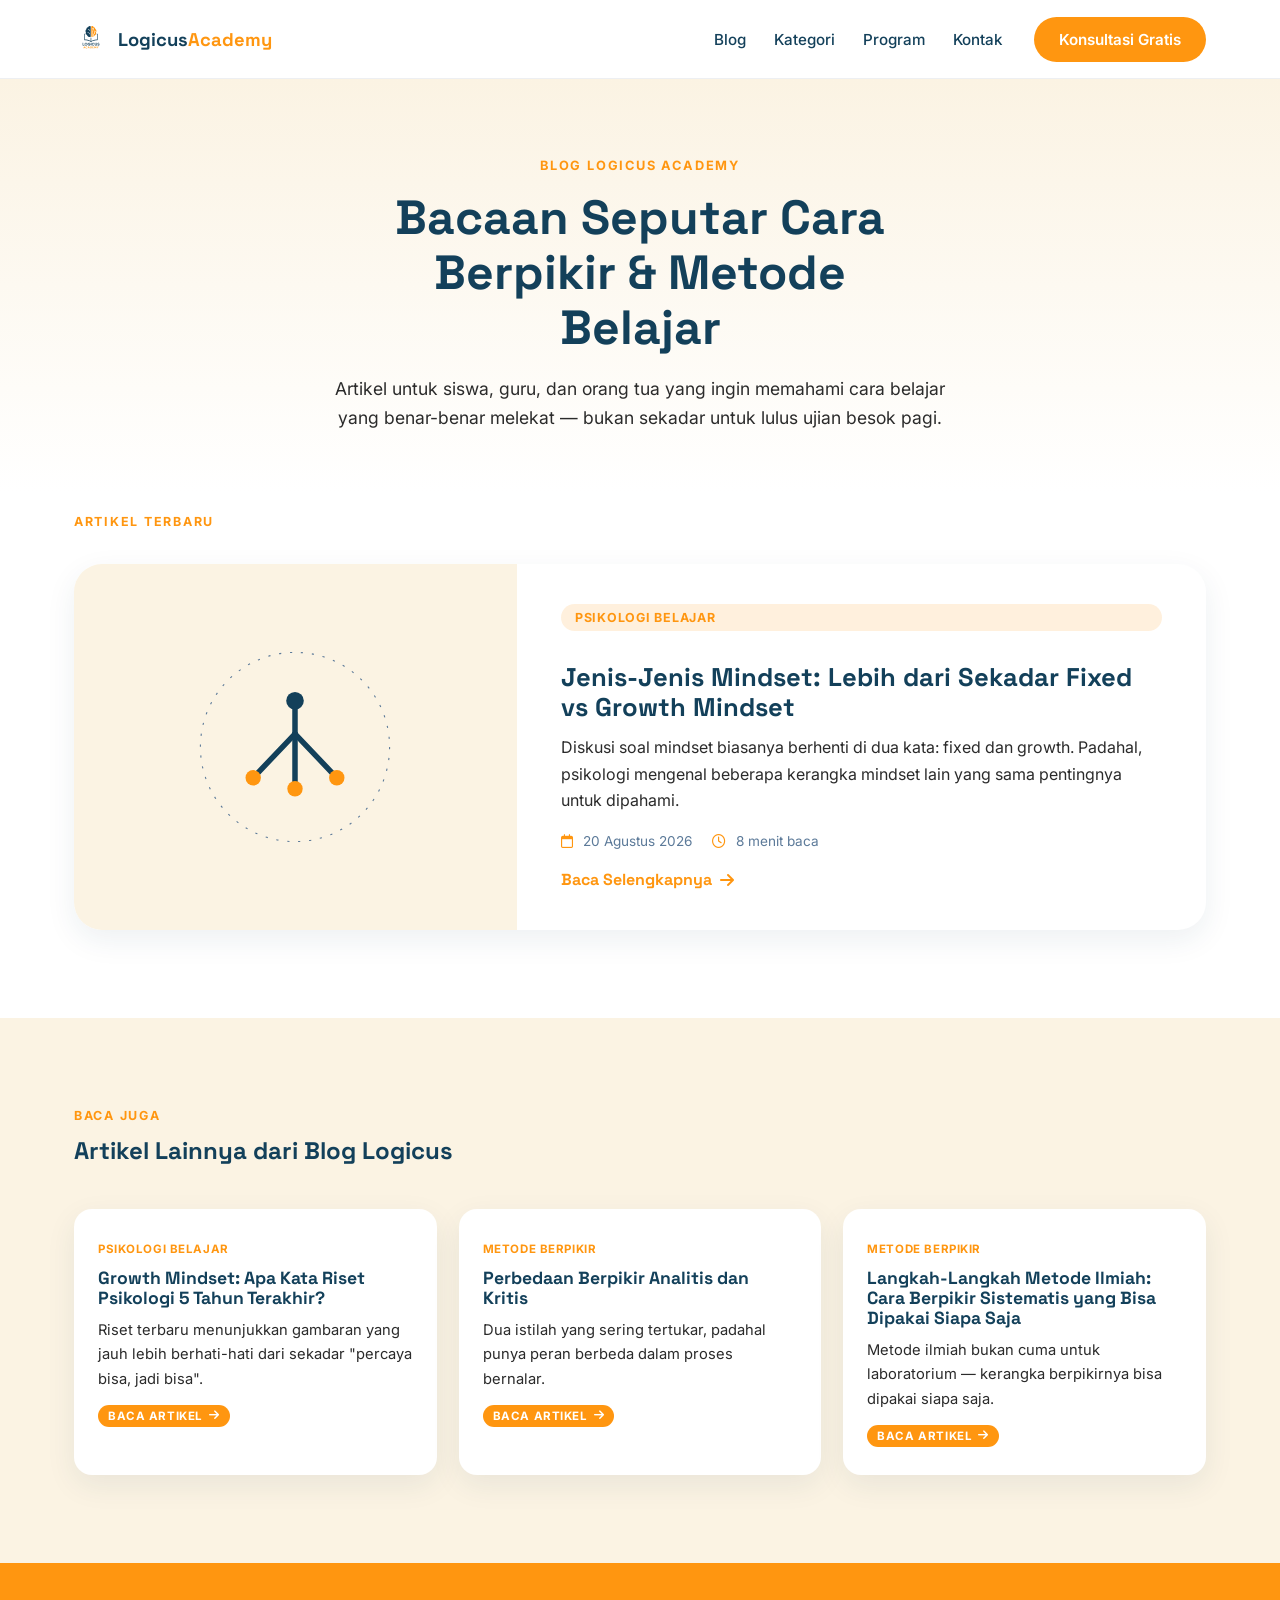
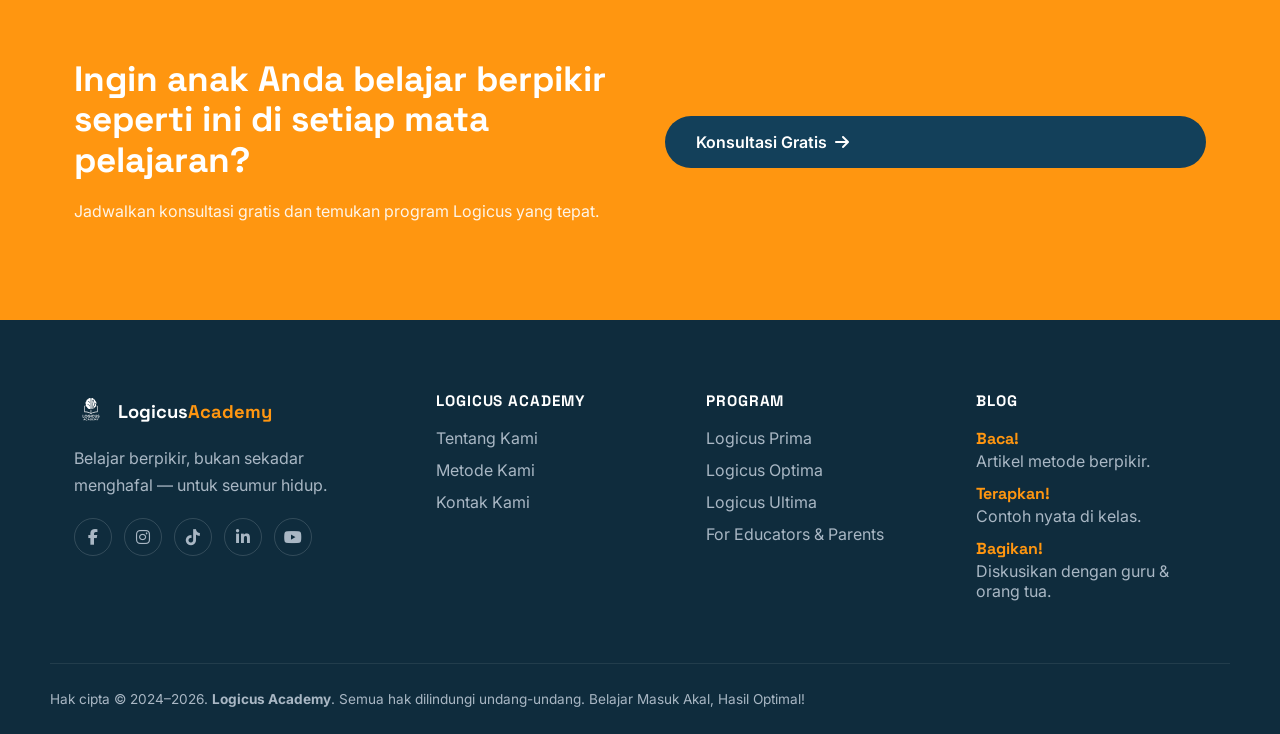
==== index.html @ 589c40f9 "Update index.html" ====
<!DOCTYPE html>
<html lang="id">
<head>
    <meta charset="UTF-8">
    <meta name="viewport" content="width=device-width, initial-scale=1.0">
    <title>Blog Logicus Academy — Bacaan Seputar Cara Berpikir &amp; Metode Belajar</title>
    <meta name="description" content="Blog Logicus Academy: artikel seputar metode berpikir, metode belajar, dan riset untuk siswa, guru, dan orang tua yang ingin belajar berpikir, bukan sekadar menghafal.">
    <link rel="preconnect" href="https://fonts.googleapis.com">
    <link rel="preconnect" href="https://fonts.gstatic.com" crossorigin>
    <link href="https://fonts.googleapis.com/css2?family=Space+Grotesk:wght@500;600;700&family=Inter:wght@400;500;600;700&display=swap" rel="stylesheet">
    <link rel="stylesheet" href="https://cdnjs.cloudflare.com/ajax/libs/font-awesome/6.5.1/css/all.min.css">
    <link rel="stylesheet" href="style.css">
    <link rel="stylesheet" href="blog.css">
</head>
<body>

    <a class="skip-link" href="#main">Langsung ke konten</a>

    <!-- Official vectorized logo (traced 1:1 from master file) reused via <use> -->
    <svg style="position:absolute;width:0;height:0;overflow:hidden" aria-hidden="true">
        <symbol id="logicus-logo-full" viewBox="0 0 500 500">
            <path d="M 306.25,336.00 L 306.00,336.25 L 306.00,363.75 L 306.75,365.00 L 306.75,365.75 L 308.00,368.75 L 310.50,371.75 L 313.25,373.75 L 314.00,373.75 L 315.75,374.75 L 317.00,374.75 L 318.25,375.50 L 326.25,375.50 L 327.50,374.75 L 328.50,374.75 L 329.75,374.00 L 332.25,373.25 L 334.25,371.75 L 336.75,368.75 L 337.00,367.25 L 338.25,365.50 L 338.50,362.00 L 338.75,361.75 L 338.75,336.50 L 338.25,336.00 L 331.00,336.00 L 330.75,336.25 L 330.75,362.00 L 328.75,365.75 L 325.50,368.00 L 319.50,368.00 L 318.25,367.00 L 317.25,366.75 L 315.50,365.25 L 314.00,362.00 L 314.00,360.75 L 313.75,360.50 L 313.75,337.50 L 314.00,336.25 L 313.75,336.00 Z M 248.25,336.00 L 248.00,336.25 L 248.00,374.50 L 248.25,374.75 L 255.75,374.75 L 256.25,374.25 L 256.25,336.50 L 255.75,336.00 Z M 127.75,336.00 L 127.25,336.50 L 127.50,337.75 L 127.25,338.50 L 127.25,344.75 L 127.50,345.00 L 127.50,346.25 L 127.25,346.50 L 127.25,374.25 L 127.75,374.75 L 152.75,374.75 L 153.00,374.50 L 153.00,368.25 L 152.50,367.75 L 135.75,367.75 L 135.00,366.75 L 135.00,337.50 L 135.25,336.50 L 134.75,336.00 Z M 356.00,335.00 L 351.00,337.00 L 347.00,341.00 L 346.00,343.25 L 345.50,345.75 L 345.50,347.75 L 345.75,348.00 L 346.00,350.50 L 347.00,352.75 L 350.00,355.75 L 354.75,357.75 L 355.75,357.75 L 358.00,358.50 L 359.50,358.50 L 362.00,359.75 L 363.00,359.75 L 364.25,360.50 L 366.00,362.50 L 366.00,365.50 L 365.50,366.50 L 363.25,368.50 L 362.00,369.00 L 359.00,369.25 L 358.75,369.00 L 356.75,369.00 L 356.25,368.50 L 355.25,368.25 L 353.75,366.75 L 352.25,364.00 L 345.00,364.00 L 344.75,364.25 L 345.00,367.25 L 346.00,368.50 L 347.00,370.75 L 350.75,373.75 L 352.25,374.00 L 353.25,374.75 L 354.50,374.75 L 355.50,375.50 L 363.00,375.50 L 364.25,374.75 L 365.50,374.75 L 366.25,374.00 L 368.00,373.50 L 369.75,372.50 L 371.50,370.75 L 373.75,367.00 L 373.75,365.25 L 374.00,365.00 L 373.75,359.75 L 372.50,357.25 L 369.75,354.75 L 366.75,353.75 L 365.75,353.00 L 364.50,353.00 L 362.75,352.25 L 361.50,352.25 L 358.75,351.00 L 355.25,350.00 L 353.25,347.50 L 353.25,345.00 L 353.75,343.50 L 355.50,341.75 L 356.75,341.00 L 360.50,340.75 L 361.50,341.50 L 363.50,342.25 L 365.75,345.00 L 366.00,346.25 L 366.75,346.75 L 367.50,346.50 L 373.25,346.50 L 373.50,345.25 L 372.75,344.00 L 372.75,343.00 L 372.00,342.00 L 371.50,340.50 L 370.00,338.75 L 367.75,337.00 L 366.50,336.75 L 365.50,336.00 L 364.75,336.00 L 362.50,335.00 Z M 277.25,335.25 L 276.25,336.00 L 275.50,336.00 L 274.25,336.75 L 272.75,337.00 L 270.00,339.00 L 269.50,339.00 L 267.00,341.25 L 266.75,342.00 L 265.00,344.00 L 264.75,345.00 L 263.25,347.50 L 262.25,351.75 L 262.25,358.50 L 263.00,361.00 L 263.00,362.25 L 263.75,363.25 L 265.00,366.25 L 266.75,368.50 L 269.75,371.50 L 272.75,373.50 L 275.25,374.00 L 276.25,374.75 L 277.50,374.75 L 278.50,375.50 L 286.00,375.50 L 287.25,374.75 L 288.75,374.50 L 289.25,374.00 L 291.00,373.75 L 293.25,372.00 L 294.25,371.75 L 297.50,368.50 L 298.00,367.25 L 299.50,365.50 L 300.25,362.50 L 299.00,362.00 L 292.25,362.25 L 290.00,364.75 L 289.50,365.75 L 288.50,366.00 L 285.25,368.00 L 279.25,368.00 L 278.50,367.75 L 276.25,366.25 L 275.25,366.00 L 272.50,363.25 L 271.75,361.25 L 270.75,359.75 L 270.50,357.25 L 270.25,357.00 L 270.25,353.50 L 271.00,349.75 L 272.50,347.25 L 274.75,344.75 L 275.75,344.50 L 278.25,342.75 L 285.25,342.75 L 288.00,344.50 L 289.50,345.00 L 291.75,348.25 L 292.50,348.75 L 299.50,348.75 L 300.00,348.25 L 299.75,346.50 L 297.50,342.25 L 294.00,338.75 L 291.50,337.00 L 290.00,336.75 L 287.25,335.25 L 286.00,335.25 L 285.75,335.00 Z M 216.75,335.25 L 213.75,336.75 L 212.50,337.00 L 210.25,338.75 L 209.25,339.00 L 206.00,342.50 L 205.75,343.25 L 204.25,345.00 L 204.00,346.50 L 203.25,347.25 L 202.00,351.75 L 202.00,359.25 L 202.50,361.50 L 204.00,364.25 L 204.00,365.25 L 206.00,368.25 L 209.50,371.75 L 210.00,371.75 L 212.75,373.75 L 214.50,374.00 L 215.75,374.75 L 217.00,374.75 L 218.25,375.50 L 225.50,375.50 L 227.00,374.75 L 228.50,374.75 L 229.75,374.00 L 232.25,373.50 L 235.25,371.50 L 238.00,368.75 L 240.75,363.50 L 241.25,359.75 L 241.25,354.00 L 240.50,353.50 L 222.50,353.50 L 222.00,354.00 L 222.00,360.25 L 222.25,360.50 L 232.50,360.50 L 233.00,361.00 L 233.00,361.50 L 232.00,362.50 L 231.75,363.50 L 229.00,366.25 L 226.00,368.00 L 218.50,368.00 L 215.75,366.25 L 214.25,365.75 L 212.00,363.00 L 210.75,360.00 L 210.50,358.25 L 210.00,357.75 L 210.00,352.75 L 210.75,351.50 L 210.75,350.75 L 211.50,349.50 L 211.75,348.25 L 215.00,344.75 L 217.50,343.75 L 218.75,342.75 L 225.00,342.75 L 229.25,345.00 L 232.25,348.50 L 240.25,348.50 L 240.75,348.00 L 240.75,347.50 L 239.50,345.75 L 238.75,343.25 L 234.50,338.75 L 233.50,338.25 L 232.25,337.00 L 230.50,336.75 L 229.50,336.00 L 228.50,336.00 L 227.50,335.25 L 226.50,335.00 Z M 171.50,335.25 L 170.50,336.00 L 169.75,336.00 L 167.75,337.00 L 167.00,337.00 L 164.25,339.00 L 163.75,339.00 L 161.00,341.50 L 158.25,345.25 L 158.00,346.25 L 157.25,347.25 L 157.00,349.50 L 156.25,350.75 L 156.25,352.25 L 155.75,353.75 L 155.75,356.25 L 156.25,358.00 L 156.25,359.75 L 157.00,360.75 L 157.25,363.00 L 158.00,364.50 L 158.75,365.25 L 159.25,366.75 L 164.25,371.75 L 165.25,372.00 L 167.75,373.75 L 169.50,374.00 L 173.00,375.50 L 180.25,375.50 L 181.25,374.75 L 182.50,374.75 L 183.50,374.00 L 185.25,373.75 L 187.50,372.50 L 190.50,370.00 L 191.25,369.75 L 192.00,368.50 L 193.75,366.75 L 194.75,364.50 L 195.75,363.25 L 195.75,362.25 L 196.50,360.00 L 196.50,358.75 L 197.00,357.75 L 197.00,354.50 L 196.50,352.75 L 196.50,351.00 L 195.75,348.00 L 193.50,343.75 L 192.00,342.25 L 191.50,341.25 L 189.25,339.25 L 187.00,338.00 L 186.00,337.00 L 184.25,336.75 L 181.50,335.25 L 180.00,335.25 L 179.75,335.00 Z M 173.00,342.75 L 179.75,342.75 L 184.00,345.00 L 186.00,347.00 L 187.00,349.00 L 187.75,349.75 L 188.75,353.75 L 188.75,357.75 L 187.50,361.50 L 186.75,362.25 L 186.50,363.00 L 183.50,366.00 L 183.00,366.00 L 179.25,368.00 L 173.50,368.00 L 172.50,367.25 L 169.50,366.00 L 166.75,363.50 L 166.50,362.75 L 165.25,361.25 L 164.75,360.00 L 164.50,357.75 L 163.75,356.25 L 163.75,354.00 L 164.50,352.50 L 164.50,351.00 L 165.00,349.25 L 168.50,345.00 Z M 152.00,204.50 L 151.50,292.75 L 155.50,296.75 L 176.75,297.75 L 199.25,301.75 L 218.75,307.75 L 232.75,313.75 L 244.25,320.75 L 250.50,321.75 L 254.50,320.75 L 275.00,309.75 L 292.00,303.75 L 323.50,297.75 L 342.25,297.25 L 346.00,295.50 L 347.50,293.25 L 347.50,205.25 L 344.25,200.75 L 333.25,200.75 L 330.50,209.75 L 338.75,210.50 L 338.50,287.25 L 308.00,290.25 L 290.50,294.25 L 273.25,300.00 L 254.75,309.25 L 253.75,308.75 L 253.75,263.00 L 250.25,259.00 L 248.50,259.00 L 245.50,262.00 L 244.75,309.00 L 220.25,298.00 L 200.25,292.25 L 176.25,288.25 L 160.75,287.25 L 160.50,210.50 L 168.75,208.75 L 165.50,200.50 L 155.75,200.50 Z M 236.25,88.75 L 229.50,89.25 L 228.25,90.00 L 222.75,91.00 L 221.00,92.25 L 218.50,93.00 L 211.25,99.00 L 207.25,105.25 L 200.75,107.00 L 199.75,108.00 L 197.00,109.00 L 194.25,110.75 L 190.00,114.75 L 187.25,118.25 L 185.00,122.50 L 183.00,129.00 L 182.50,135.50 L 177.00,140.25 L 173.00,146.25 L 171.00,150.50 L 170.75,153.25 L 169.25,157.75 L 169.25,167.00 L 171.00,173.75 L 175.00,181.00 L 175.00,182.50 L 173.25,186.25 L 172.75,189.00 L 172.50,195.25 L 173.00,199.25 L 175.25,205.50 L 176.00,206.00 L 177.00,208.50 L 181.25,213.75 L 185.50,217.50 L 189.75,219.75 L 191.75,221.75 L 193.00,226.50 L 196.25,232.75 L 203.50,240.75 L 209.00,244.50 L 213.50,246.75 L 215.50,247.00 L 218.50,248.50 L 223.50,249.00 L 228.75,250.50 L 236.50,250.50 L 241.25,248.75 L 244.00,246.00 L 245.50,241.75 L 245.50,98.25 L 244.75,94.00 L 242.75,91.50 L 238.25,89.00 Z M 199.50,179.75 L 200.50,178.75 L 203.25,178.75 L 206.25,181.75 L 209.25,183.50 L 210.25,183.75 L 211.25,184.50 L 213.75,185.00 L 214.75,185.75 L 217.00,186.50 L 219.00,186.75 L 219.75,187.50 L 223.50,189.00 L 224.00,189.75 L 225.25,190.25 L 227.25,191.75 L 229.75,194.25 L 230.00,195.00 L 231.25,196.25 L 231.75,197.50 L 233.00,199.00 L 233.00,199.75 L 233.75,201.25 L 234.25,203.50 L 235.00,204.75 L 235.00,207.75 L 234.00,209.25 L 233.00,210.00 L 231.25,210.25 L 230.50,210.00 L 229.25,208.75 L 228.00,206.00 L 227.50,203.25 L 226.75,201.75 L 224.75,198.75 L 222.50,196.50 L 218.50,194.00 L 217.50,194.00 L 216.00,193.00 L 214.50,192.75 L 212.75,192.00 L 211.75,192.00 L 208.25,190.25 L 207.00,190.00 L 202.25,187.00 L 199.75,184.50 L 198.75,182.75 L 198.75,181.00 Z M 207.25,133.25 L 210.75,133.25 L 211.75,133.75 L 213.50,133.75 L 216.50,135.50 L 217.75,135.75 L 220.25,137.75 L 220.75,137.75 L 225.25,142.25 L 226.00,143.75 L 227.00,144.75 L 227.00,145.25 L 229.00,148.75 L 229.25,150.50 L 230.00,152.50 L 230.00,153.75 L 230.50,155.00 L 230.50,158.50 L 230.00,159.25 L 230.00,160.00 L 229.25,161.00 L 228.25,161.50 L 226.25,161.50 L 224.75,160.25 L 223.75,157.75 L 223.75,154.75 L 223.00,152.00 L 221.75,150.00 L 221.50,148.75 L 219.75,146.75 L 219.50,146.00 L 217.25,143.75 L 215.00,142.00 L 212.25,141.00 L 211.00,140.00 L 207.00,139.25 L 205.75,138.00 L 205.25,137.00 L 205.25,135.75 L 205.75,134.25 Z" fill="#13405A" fill-rule="evenodd"/>
            <path d="M 335.75,389.25 L 335.75,390.00 L 336.75,391.50 L 337.25,393.00 L 338.75,395.00 L 339.00,396.25 L 340.50,398.00 L 341.25,400.00 L 342.50,401.50 L 343.25,403.50 L 345.00,406.00 L 345.00,416.50 L 345.50,417.00 L 350.50,417.00 L 351.00,416.50 L 351.00,406.00 L 351.75,405.00 L 352.75,402.50 L 353.75,401.50 L 354.75,399.75 L 354.75,399.25 L 357.50,395.25 L 358.75,392.50 L 359.75,391.50 L 360.25,389.50 L 360.00,389.25 L 354.50,389.25 L 354.00,389.50 L 353.00,390.75 L 351.75,393.75 L 351.00,394.50 L 351.00,395.00 L 350.25,396.50 L 349.00,398.00 L 348.75,399.00 L 348.25,399.50 L 347.75,399.50 L 347.00,398.75 L 346.50,397.00 L 344.75,394.50 L 344.75,394.00 L 343.75,392.00 L 343.00,391.25 L 342.50,389.75 L 341.75,389.25 Z M 297.75,390.25 L 297.75,416.25 L 298.25,417.00 L 303.50,417.00 L 303.75,416.75 L 303.75,400.00 L 304.25,399.50 L 305.25,400.25 L 306.00,402.00 L 307.25,403.25 L 308.00,405.00 L 312.00,410.75 L 313.50,410.75 L 314.50,410.00 L 315.75,407.50 L 316.75,406.50 L 317.00,405.50 L 318.75,403.25 L 319.75,401.25 L 321.25,400.25 L 321.75,400.75 L 321.75,416.50 L 322.25,417.00 L 327.50,417.00 L 327.75,416.75 L 327.75,389.50 L 327.50,389.25 L 321.25,389.25 L 319.25,392.00 L 318.75,393.25 L 317.75,394.25 L 316.75,396.50 L 315.50,397.75 L 315.00,399.00 L 313.25,401.25 L 312.75,401.25 L 311.75,400.25 L 310.75,398.25 L 309.75,397.25 L 309.50,396.25 L 307.75,394.25 L 307.50,393.25 L 304.50,389.25 L 298.25,389.25 Z M 271.00,389.25 L 270.25,390.50 L 270.25,416.50 L 271.00,417.00 L 288.50,417.00 L 288.75,416.75 L 288.75,412.00 L 288.25,411.50 L 287.25,411.75 L 284.25,411.75 L 284.00,411.50 L 282.75,411.75 L 280.00,411.75 L 279.75,411.50 L 277.25,411.75 L 276.50,410.75 L 276.50,406.75 L 277.25,406.00 L 287.00,406.00 L 287.50,405.50 L 287.50,401.25 L 287.00,400.75 L 278.50,400.75 L 278.25,401.00 L 277.00,400.75 L 276.50,400.25 L 276.50,395.25 L 277.50,394.25 L 278.25,394.50 L 288.25,394.50 L 288.75,394.00 L 288.75,389.50 L 288.50,389.25 Z M 237.75,389.25 L 237.25,389.75 L 237.25,416.50 L 237.75,417.00 L 250.50,417.00 L 250.75,416.75 L 253.50,416.50 L 255.25,415.25 L 257.00,414.75 L 258.50,413.50 L 260.50,411.00 L 260.75,409.75 L 261.75,408.25 L 262.00,406.25 L 262.50,405.00 L 262.50,400.75 L 261.75,398.00 L 261.00,397.00 L 260.75,395.75 L 260.00,394.50 L 258.00,392.25 L 254.50,390.00 L 253.25,390.00 L 250.75,389.25 Z M 244.25,394.50 L 250.00,394.75 L 252.50,395.75 L 254.75,398.00 L 255.00,399.00 L 256.00,400.50 L 256.25,403.25 L 256.00,403.50 L 255.75,406.50 L 255.00,407.25 L 254.75,408.25 L 251.75,411.00 L 250.00,411.50 L 245.75,411.75 L 245.50,411.50 L 244.00,411.50 L 243.25,410.75 L 243.25,395.25 Z M 213.25,389.25 L 212.25,390.50 L 211.75,393.00 L 211.00,394.00 L 211.00,394.75 L 210.00,396.50 L 209.75,398.25 L 209.00,399.25 L 208.00,401.75 L 208.00,403.00 L 206.25,406.25 L 205.75,408.75 L 204.25,411.50 L 203.75,414.00 L 203.25,414.50 L 202.50,416.50 L 203.00,417.00 L 208.50,417.00 L 209.25,416.25 L 209.75,414.00 L 211.25,411.75 L 221.50,411.75 L 222.75,413.50 L 223.50,416.00 L 224.25,417.00 L 229.75,417.00 L 230.25,416.25 L 229.50,415.25 L 229.50,414.25 L 227.75,410.75 L 227.50,409.00 L 225.75,405.25 L 224.75,402.00 L 223.75,400.75 L 223.50,398.75 L 223.00,398.00 L 222.75,396.75 L 221.75,395.25 L 221.00,392.25 L 220.00,390.75 L 219.75,389.75 L 219.25,389.25 Z M 216.25,397.25 L 217.25,398.25 L 218.00,401.50 L 219.75,405.00 L 219.75,405.50 L 219.00,406.25 L 218.25,406.50 L 213.50,406.25 L 213.00,405.75 L 213.00,405.00 L 213.75,403.75 L 214.00,401.75 L 214.50,401.25 L 215.75,397.75 Z M 149.00,389.50 L 148.00,391.00 L 147.75,392.25 L 147.25,393.00 L 147.00,394.75 L 146.00,396.25 L 145.00,399.00 L 145.00,399.75 L 144.00,401.25 L 143.75,403.00 L 143.25,403.50 L 143.25,404.25 L 141.75,407.50 L 141.00,410.25 L 140.00,411.75 L 140.00,412.75 L 138.50,416.00 L 138.50,416.75 L 138.75,417.00 L 144.25,417.00 L 145.50,414.75 L 146.00,412.75 L 147.25,411.75 L 156.75,411.75 L 158.00,412.75 L 158.25,413.75 L 158.75,414.00 L 159.00,415.75 L 159.50,416.75 L 160.00,417.00 L 165.50,417.00 L 165.75,415.75 L 164.75,414.00 L 164.75,412.75 L 163.00,409.75 L 162.75,407.50 L 160.75,403.75 L 160.75,402.50 L 159.75,401.00 L 158.75,398.50 L 158.75,397.50 L 157.75,396.00 L 157.25,394.00 L 156.75,393.25 L 156.75,392.25 L 156.00,391.25 L 155.50,389.75 L 154.75,389.25 L 149.50,389.25 Z M 151.75,397.50 L 152.25,397.50 L 153.00,398.25 L 153.25,400.50 L 155.00,404.00 L 155.25,405.75 L 154.50,406.50 L 153.25,406.25 L 151.00,406.50 L 150.75,406.25 L 149.25,406.25 L 148.75,405.75 L 149.75,402.00 L 150.75,400.50 L 151.00,398.50 Z M 178.00,390.00 L 175.25,391.75 L 173.25,393.75 L 171.75,396.75 L 171.00,397.50 L 170.75,400.25 L 170.50,400.50 L 170.50,406.00 L 171.00,407.50 L 171.00,408.75 L 172.75,411.25 L 173.25,412.50 L 175.25,414.50 L 178.75,416.75 L 182.00,417.00 L 183.75,417.75 L 186.25,417.75 L 188.75,417.00 L 191.00,416.75 L 193.25,415.00 L 194.00,414.75 L 195.75,413.00 L 197.00,410.25 L 197.50,409.75 L 197.50,408.75 L 197.25,408.50 L 196.75,408.75 L 191.25,408.75 L 189.25,411.00 L 188.75,411.00 L 187.00,412.00 L 183.00,412.00 L 181.50,411.50 L 178.75,409.50 L 176.75,406.25 L 176.75,404.50 L 176.50,404.25 L 176.75,400.00 L 178.00,397.75 L 179.75,395.75 L 181.00,395.00 L 182.75,394.75 L 183.50,394.25 L 185.50,394.25 L 188.00,395.00 L 189.25,395.75 L 191.75,398.25 L 197.00,398.25 L 197.50,397.75 L 197.50,397.25 L 196.00,395.00 L 195.75,394.00 L 194.00,392.00 L 191.50,390.00 L 190.75,390.00 L 189.50,389.25 L 188.50,389.25 L 187.25,388.75 L 182.50,388.75 L 181.50,389.25 L 180.00,389.25 L 179.25,389.75 Z M 304.25,163.00 L 301.75,164.25 L 300.00,165.75 L 299.25,168.25 L 299.50,171.50 L 301.00,173.75 L 302.50,174.75 L 307.25,174.75 L 309.25,173.25 L 310.75,171.00 L 310.75,169.50 L 311.00,169.25 L 310.75,167.50 L 310.00,166.75 L 309.50,165.25 L 308.00,164.00 L 306.25,163.25 Z M 278.50,122.00 L 276.75,123.25 L 275.25,126.50 L 275.25,128.50 L 276.00,130.25 L 278.25,132.75 L 279.25,133.25 L 282.75,133.25 L 283.50,133.00 L 285.75,131.25 L 285.75,130.75 L 286.75,129.25 L 286.75,125.50 L 285.75,123.50 L 284.00,122.00 L 283.25,121.75 Z M 262.25,88.75 L 257.75,90.50 L 254.00,95.75 L 254.00,243.00 L 256.75,247.50 L 263.00,250.50 L 264.00,250.00 L 264.00,172.50 L 266.75,165.50 L 275.75,155.00 L 277.75,150.75 L 277.75,140.00 L 273.50,137.75 L 268.75,130.75 L 268.75,124.00 L 274.25,116.50 L 283.00,114.50 L 287.75,116.25 L 291.00,119.25 L 294.00,126.75 L 291.25,135.25 L 284.25,140.50 L 283.75,155.25 L 274.25,167.25 L 271.00,173.75 L 271.00,250.00 L 280.25,248.50 L 282.50,246.75 L 282.50,212.50 L 284.25,207.25 L 289.00,202.00 L 299.25,196.00 L 301.75,192.00 L 301.75,182.00 L 294.25,176.25 L 292.00,169.75 L 294.00,163.00 L 300.75,157.00 L 309.25,157.00 L 315.00,161.25 L 317.00,165.00 L 317.50,170.50 L 314.75,177.75 L 308.75,182.00 L 308.75,193.25 L 307.00,197.75 L 303.25,201.75 L 292.25,208.25 L 290.00,211.25 L 290.25,244.00 L 299.50,236.25 L 304.75,224.50 L 314.50,218.75 L 318.75,214.50 L 322.75,207.75 L 325.25,198.50 L 325.25,189.75 L 323.50,181.75 L 328.75,172.00 L 329.75,161.00 L 326.75,148.25 L 322.50,141.25 L 312.50,132.50 L 311.50,123.50 L 306.75,114.75 L 299.50,109.00 L 291.50,106.50 L 285.50,97.50 L 280.00,93.25 L 269.25,89.00 Z" fill="#FF9610" fill-rule="evenodd"/>
        </symbol>
        <symbol id="logicus-logo-white" viewBox="0 0 500 500">
            <path d="M 306.25,336.00 L 306.00,336.25 L 306.00,363.75 L 306.75,365.00 L 306.75,365.75 L 308.00,368.75 L 310.50,371.75 L 313.25,373.75 L 314.00,373.75 L 315.75,374.75 L 317.00,374.75 L 318.25,375.50 L 326.25,375.50 L 327.50,374.75 L 328.50,374.75 L 329.75,374.00 L 332.25,373.25 L 334.25,371.75 L 336.75,368.75 L 337.00,367.25 L 338.25,365.50 L 338.50,362.00 L 338.75,361.75 L 338.75,336.50 L 338.25,336.00 L 331.00,336.00 L 330.75,336.25 L 330.75,362.00 L 328.75,365.75 L 325.50,368.00 L 319.50,368.00 L 318.25,367.00 L 317.25,366.75 L 315.50,365.25 L 314.00,362.00 L 314.00,360.75 L 313.75,360.50 L 313.75,337.50 L 314.00,336.25 L 313.75,336.00 Z M 248.25,336.00 L 248.00,336.25 L 248.00,374.50 L 248.25,374.75 L 255.75,374.75 L 256.25,374.25 L 256.25,336.50 L 255.75,336.00 Z M 127.75,336.00 L 127.25,336.50 L 127.50,337.75 L 127.25,338.50 L 127.25,344.75 L 127.50,345.00 L 127.50,346.25 L 127.25,346.50 L 127.25,374.25 L 127.75,374.75 L 152.75,374.75 L 153.00,374.50 L 153.00,368.25 L 152.50,367.75 L 135.75,367.75 L 135.00,366.75 L 135.00,337.50 L 135.25,336.50 L 134.75,336.00 Z M 356.00,335.00 L 351.00,337.00 L 347.00,341.00 L 346.00,343.25 L 345.50,345.75 L 345.50,347.75 L 345.75,348.00 L 346.00,350.50 L 347.00,352.75 L 350.00,355.75 L 354.75,357.75 L 355.75,357.75 L 358.00,358.50 L 359.50,358.50 L 362.00,359.75 L 363.00,359.75 L 364.25,360.50 L 366.00,362.50 L 366.00,365.50 L 365.50,366.50 L 363.25,368.50 L 362.00,369.00 L 359.00,369.25 L 358.75,369.00 L 356.75,369.00 L 356.25,368.50 L 355.25,368.25 L 353.75,366.75 L 352.25,364.00 L 345.00,364.00 L 344.75,364.25 L 345.00,367.25 L 346.00,368.50 L 347.00,370.75 L 350.75,373.75 L 352.25,374.00 L 353.25,374.75 L 354.50,374.75 L 355.50,375.50 L 363.00,375.50 L 364.25,374.75 L 365.50,374.75 L 366.25,374.00 L 368.00,373.50 L 369.75,372.50 L 371.50,370.75 L 373.75,367.00 L 373.75,365.25 L 374.00,365.00 L 373.75,359.75 L 372.50,357.25 L 369.75,354.75 L 366.75,353.75 L 365.75,353.00 L 364.50,353.00 L 362.75,352.25 L 361.50,352.25 L 358.75,351.00 L 355.25,350.00 L 353.25,347.50 L 353.25,345.00 L 353.75,343.50 L 355.50,341.75 L 356.75,341.00 L 360.50,340.75 L 361.50,341.50 L 363.50,342.25 L 365.75,345.00 L 366.00,346.25 L 366.75,346.75 L 367.50,346.50 L 373.25,346.50 L 373.50,345.25 L 372.75,344.00 L 372.75,343.00 L 372.00,342.00 L 371.50,340.50 L 370.00,338.75 L 367.75,337.00 L 366.50,336.75 L 365.50,336.00 L 364.75,336.00 L 362.50,335.00 Z M 277.25,335.25 L 276.25,336.00 L 275.50,336.00 L 274.25,336.75 L 272.75,337.00 L 270.00,339.00 L 269.50,339.00 L 267.00,341.25 L 266.75,342.00 L 265.00,344.00 L 264.75,345.00 L 263.25,347.50 L 262.25,351.75 L 262.25,358.50 L 263.00,361.00 L 263.00,362.25 L 263.75,363.25 L 265.00,366.25 L 266.75,368.50 L 269.75,371.50 L 272.75,373.50 L 275.25,374.00 L 276.25,374.75 L 277.50,374.75 L 278.50,375.50 L 286.00,375.50 L 287.25,374.75 L 288.75,374.50 L 289.25,374.00 L 291.00,373.75 L 293.25,372.00 L 294.25,371.75 L 297.50,368.50 L 298.00,367.25 L 299.50,365.50 L 300.25,362.50 L 299.00,362.00 L 292.25,362.25 L 290.00,364.75 L 289.50,365.75 L 288.50,366.00 L 285.25,368.00 L 279.25,368.00 L 278.50,367.75 L 276.25,366.25 L 275.25,366.00 L 272.50,363.25 L 271.75,361.25 L 270.75,359.75 L 270.50,357.25 L 270.25,357.00 L 270.25,353.50 L 271.00,349.75 L 272.50,347.25 L 274.75,344.75 L 275.75,344.50 L 278.25,342.75 L 285.25,342.75 L 288.00,344.50 L 289.50,345.00 L 291.75,348.25 L 292.50,348.75 L 299.50,348.75 L 300.00,348.25 L 299.75,346.50 L 297.50,342.25 L 294.00,338.75 L 291.50,337.00 L 290.00,336.75 L 287.25,335.25 L 286.00,335.25 L 285.75,335.00 Z M 216.75,335.25 L 213.75,336.75 L 212.50,337.00 L 210.25,338.75 L 209.25,339.00 L 206.00,342.50 L 205.75,343.25 L 204.25,345.00 L 204.00,346.50 L 203.25,347.25 L 202.00,351.75 L 202.00,359.25 L 202.50,361.50 L 204.00,364.25 L 204.00,365.25 L 206.00,368.25 L 209.50,371.75 L 210.00,371.75 L 212.75,373.75 L 214.50,374.00 L 215.75,374.75 L 217.00,374.75 L 218.25,375.50 L 225.50,375.50 L 227.00,374.75 L 228.50,374.75 L 229.75,374.00 L 232.25,373.50 L 235.25,371.50 L 238.00,368.75 L 240.75,363.50 L 241.25,359.75 L 241.25,354.00 L 240.50,353.50 L 222.50,353.50 L 222.00,354.00 L 222.00,360.25 L 222.25,360.50 L 232.50,360.50 L 233.00,361.00 L 233.00,361.50 L 232.00,362.50 L 231.75,363.50 L 229.00,366.25 L 226.00,368.00 L 218.50,368.00 L 215.75,366.25 L 214.25,365.75 L 212.00,363.00 L 210.75,360.00 L 210.50,358.25 L 210.00,357.75 L 210.00,352.75 L 210.75,351.50 L 210.75,350.75 L 211.50,349.50 L 211.75,348.25 L 215.00,344.75 L 217.50,343.75 L 218.75,342.75 L 225.00,342.75 L 229.25,345.00 L 232.25,348.50 L 240.25,348.50 L 240.75,348.00 L 240.75,347.50 L 239.50,345.75 L 238.75,343.25 L 234.50,338.75 L 233.50,338.25 L 232.25,337.00 L 230.50,336.75 L 229.50,336.00 L 228.50,336.00 L 227.50,335.25 L 226.50,335.00 Z M 171.50,335.25 L 170.50,336.00 L 169.75,336.00 L 167.75,337.00 L 167.00,337.00 L 164.25,339.00 L 163.75,339.00 L 161.00,341.50 L 158.25,345.25 L 158.00,346.25 L 157.25,347.25 L 157.00,349.50 L 156.25,350.75 L 156.25,352.25 L 155.75,353.75 L 155.75,356.25 L 156.25,358.00 L 156.25,359.75 L 157.00,360.75 L 157.25,363.00 L 158.00,364.50 L 158.75,365.25 L 159.25,366.75 L 164.25,371.75 L 165.25,372.00 L 167.75,373.75 L 169.50,374.00 L 173.00,375.50 L 180.25,375.50 L 181.25,374.75 L 182.50,374.75 L 183.50,374.00 L 185.25,373.75 L 187.50,372.50 L 190.50,370.00 L 191.25,369.75 L 192.00,368.50 L 193.75,366.75 L 194.75,364.50 L 195.75,363.25 L 195.75,362.25 L 196.50,360.00 L 196.50,358.75 L 197.00,357.75 L 197.00,354.50 L 196.50,352.75 L 196.50,351.00 L 195.75,348.00 L 193.50,343.75 L 192.00,342.25 L 191.50,341.25 L 189.25,339.25 L 187.00,338.00 L 186.00,337.00 L 184.25,336.75 L 181.50,335.25 L 180.00,335.25 L 179.75,335.00 Z M 173.00,342.75 L 179.75,342.75 L 184.00,345.00 L 186.00,347.00 L 187.00,349.00 L 187.75,349.75 L 188.75,353.75 L 188.75,357.75 L 187.50,361.50 L 186.75,362.25 L 186.50,363.00 L 183.50,366.00 L 183.00,366.00 L 179.25,368.00 L 173.50,368.00 L 172.50,367.25 L 169.50,366.00 L 166.75,363.50 L 166.50,362.75 L 165.25,361.25 L 164.75,360.00 L 164.50,357.75 L 163.75,356.25 L 163.75,354.00 L 164.50,352.50 L 164.50,351.00 L 165.00,349.25 L 168.50,345.00 Z M 152.00,204.50 L 151.50,292.75 L 155.50,296.75 L 176.75,297.75 L 199.25,301.75 L 218.75,307.75 L 232.75,313.75 L 244.25,320.75 L 250.50,321.75 L 254.50,320.75 L 275.00,309.75 L 292.00,303.75 L 323.50,297.75 L 342.25,297.25 L 346.00,295.50 L 347.50,293.25 L 347.50,205.25 L 344.25,200.75 L 333.25,200.75 L 330.50,209.75 L 338.75,210.50 L 338.50,287.25 L 308.00,290.25 L 290.50,294.25 L 273.25,300.00 L 254.75,309.25 L 253.75,308.75 L 253.75,263.00 L 250.25,259.00 L 248.50,259.00 L 245.50,262.00 L 244.75,309.00 L 220.25,298.00 L 200.25,292.25 L 176.25,288.25 L 160.75,287.25 L 160.50,210.50 L 168.75,208.75 L 165.50,200.50 L 155.75,200.50 Z M 236.25,88.75 L 229.50,89.25 L 228.25,90.00 L 222.75,91.00 L 221.00,92.25 L 218.50,93.00 L 211.25,99.00 L 207.25,105.25 L 200.75,107.00 L 199.75,108.00 L 197.00,109.00 L 194.25,110.75 L 190.00,114.75 L 187.25,118.25 L 185.00,122.50 L 183.00,129.00 L 182.50,135.50 L 177.00,140.25 L 173.00,146.25 L 171.00,150.50 L 170.75,153.25 L 169.25,157.75 L 169.25,167.00 L 171.00,173.75 L 175.00,181.00 L 175.00,182.50 L 173.25,186.25 L 172.75,189.00 L 172.50,195.25 L 173.00,199.25 L 175.25,205.50 L 176.00,206.00 L 177.00,208.50 L 181.25,213.75 L 185.50,217.50 L 189.75,219.75 L 191.75,221.75 L 193.00,226.50 L 196.25,232.75 L 203.50,240.75 L 209.00,244.50 L 213.50,246.75 L 215.50,247.00 L 218.50,248.50 L 223.50,249.00 L 228.75,250.50 L 236.50,250.50 L 241.25,248.75 L 244.00,246.00 L 245.50,241.75 L 245.50,98.25 L 244.75,94.00 L 242.75,91.50 L 238.25,89.00 Z M 199.50,179.75 L 200.50,178.75 L 203.25,178.75 L 206.25,181.75 L 209.25,183.50 L 210.25,183.75 L 211.25,184.50 L 213.75,185.00 L 214.75,185.75 L 217.00,186.50 L 219.00,186.75 L 219.75,187.50 L 223.50,189.00 L 224.00,189.75 L 225.25,190.25 L 227.25,191.75 L 229.75,194.25 L 230.00,195.00 L 231.25,196.25 L 231.75,197.50 L 233.00,199.00 L 233.00,199.75 L 233.75,201.25 L 234.25,203.50 L 235.00,204.75 L 235.00,207.75 L 234.00,209.25 L 233.00,210.00 L 231.25,210.25 L 230.50,210.00 L 229.25,208.75 L 228.00,206.00 L 227.50,203.25 L 226.75,201.75 L 224.75,198.75 L 222.50,196.50 L 218.50,194.00 L 217.50,194.00 L 216.00,193.00 L 214.50,192.75 L 212.75,192.00 L 211.75,192.00 L 208.25,190.25 L 207.00,190.00 L 202.25,187.00 L 199.75,184.50 L 198.75,182.75 L 198.75,181.00 Z M 207.25,133.25 L 210.75,133.25 L 211.75,133.75 L 213.50,133.75 L 216.50,135.50 L 217.75,135.75 L 220.25,137.75 L 220.75,137.75 L 225.25,142.25 L 226.00,143.75 L 227.00,144.75 L 227.00,145.25 L 229.00,148.75 L 229.25,150.50 L 230.00,152.50 L 230.00,153.75 L 230.50,155.00 L 230.50,158.50 L 230.00,159.25 L 230.00,160.00 L 229.25,161.00 L 228.25,161.50 L 226.25,161.50 L 224.75,160.25 L 223.75,157.75 L 223.75,154.75 L 223.00,152.00 L 221.75,150.00 L 221.50,148.75 L 219.75,146.75 L 219.50,146.00 L 217.25,143.75 L 215.00,142.00 L 212.25,141.00 L 211.00,140.00 L 207.00,139.25 L 205.75,138.00 L 205.25,137.00 L 205.25,135.75 L 205.75,134.25 Z" fill="#FFFFFF" fill-rule="evenodd"/>
            <path d="M 335.75,389.25 L 335.75,390.00 L 336.75,391.50 L 337.25,393.00 L 338.75,395.00 L 339.00,396.25 L 340.50,398.00 L 341.25,400.00 L 342.50,401.50 L 343.25,403.50 L 345.00,406.00 L 345.00,416.50 L 345.50,417.00 L 350.50,417.00 L 351.00,416.50 L 351.00,406.00 L 351.75,405.00 L 352.75,402.50 L 353.75,401.50 L 354.75,399.75 L 354.75,399.25 L 357.50,395.25 L 358.75,392.50 L 359.75,391.50 L 360.25,389.50 L 360.00,389.25 L 354.50,389.25 L 354.00,389.50 L 353.00,390.75 L 351.75,393.75 L 351.00,394.50 L 351.00,395.00 L 350.25,396.50 L 349.00,398.00 L 348.75,399.00 L 348.25,399.50 L 347.75,399.50 L 347.00,398.75 L 346.50,397.00 L 344.75,394.50 L 344.75,394.00 L 343.75,392.00 L 343.00,391.25 L 342.50,389.75 L 341.75,389.25 Z M 297.75,390.25 L 297.75,416.25 L 298.25,417.00 L 303.50,417.00 L 303.75,416.75 L 303.75,400.00 L 304.25,399.50 L 305.25,400.25 L 306.00,402.00 L 307.25,403.25 L 308.00,405.00 L 312.00,410.75 L 313.50,410.75 L 314.50,410.00 L 315.75,407.50 L 316.75,406.50 L 317.00,405.50 L 318.75,403.25 L 319.75,401.25 L 321.25,400.25 L 321.75,400.75 L 321.75,416.50 L 322.25,417.00 L 327.50,417.00 L 327.75,416.75 L 327.75,389.50 L 327.50,389.25 L 321.25,389.25 L 319.25,392.00 L 318.75,393.25 L 317.75,394.25 L 316.75,396.50 L 315.50,397.75 L 315.00,399.00 L 313.25,401.25 L 312.75,401.25 L 311.75,400.25 L 310.75,398.25 L 309.75,397.25 L 309.50,396.25 L 307.75,394.25 L 307.50,393.25 L 304.50,389.25 L 298.25,389.25 Z M 271.00,389.25 L 270.25,390.50 L 270.25,416.50 L 271.00,417.00 L 288.50,417.00 L 288.75,416.75 L 288.75,412.00 L 288.25,411.50 L 287.25,411.75 L 284.25,411.75 L 284.00,411.50 L 282.75,411.75 L 280.00,411.75 L 279.75,411.50 L 277.25,411.75 L 276.50,410.75 L 276.50,406.75 L 277.25,406.00 L 287.00,406.00 L 287.50,405.50 L 287.50,401.25 L 287.00,400.75 L 278.50,400.75 L 278.25,401.00 L 277.00,400.75 L 276.50,400.25 L 276.50,395.25 L 277.50,394.25 L 278.25,394.50 L 288.25,394.50 L 288.75,394.00 L 288.75,389.50 L 288.50,389.25 Z M 237.75,389.25 L 237.25,389.75 L 237.25,416.50 L 237.75,417.00 L 250.50,417.00 L 250.75,416.75 L 253.50,416.50 L 255.25,415.25 L 257.00,414.75 L 258.50,413.50 L 260.50,411.00 L 260.75,409.75 L 261.75,408.25 L 262.00,406.25 L 262.50,405.00 L 262.50,400.75 L 261.75,398.00 L 261.00,397.00 L 260.75,395.75 L 260.00,394.50 L 258.00,392.25 L 254.50,390.00 L 253.25,390.00 L 250.75,389.25 Z M 244.25,394.50 L 250.00,394.75 L 252.50,395.75 L 254.75,398.00 L 255.00,399.00 L 256.00,400.50 L 256.25,403.25 L 256.00,403.50 L 255.75,406.50 L 255.00,407.25 L 254.75,408.25 L 251.75,411.00 L 250.00,411.50 L 245.75,411.75 L 245.50,411.50 L 244.00,411.50 L 243.25,410.75 L 243.25,395.25 Z M 213.25,389.25 L 212.25,390.50 L 211.75,393.00 L 211.00,394.00 L 211.00,394.75 L 210.00,396.50 L 209.75,398.25 L 209.00,399.25 L 208.00,401.75 L 208.00,403.00 L 206.25,406.25 L 205.75,408.75 L 204.25,411.50 L 203.75,414.00 L 203.25,414.50 L 202.50,416.50 L 203.00,417.00 L 208.50,417.00 L 209.25,416.25 L 209.75,414.00 L 211.25,411.75 L 221.50,411.75 L 222.75,413.50 L 223.50,416.00 L 224.25,417.00 L 229.75,417.00 L 230.25,416.25 L 229.50,415.25 L 229.50,414.25 L 227.75,410.75 L 227.50,409.00 L 225.75,405.25 L 224.75,402.00 L 223.75,400.75 L 223.50,398.75 L 223.00,398.00 L 222.75,396.75 L 221.75,395.25 L 221.00,392.25 L 220.00,390.75 L 219.75,389.75 L 219.25,389.25 Z M 216.25,397.25 L 217.25,398.25 L 218.00,401.50 L 219.75,405.00 L 219.75,405.50 L 219.00,406.25 L 218.25,406.50 L 213.50,406.25 L 213.00,405.75 L 213.00,405.00 L 213.75,403.75 L 214.00,401.75 L 214.50,401.25 L 215.75,397.75 Z M 149.00,389.50 L 148.00,391.00 L 147.75,392.25 L 147.25,393.00 L 147.00,394.75 L 146.00,396.25 L 145.00,399.00 L 145.00,399.75 L 144.00,401.25 L 143.75,403.00 L 143.25,403.50 L 143.25,404.25 L 141.75,407.50 L 141.00,410.25 L 140.00,411.75 L 140.00,412.75 L 138.50,416.00 L 138.50,416.75 L 138.75,417.00 L 144.25,417.00 L 145.50,414.75 L 146.00,412.75 L 147.25,411.75 L 156.75,411.75 L 158.00,412.75 L 158.25,413.75 L 158.75,414.00 L 159.00,415.75 L 159.50,416.75 L 160.00,417.00 L 165.50,417.00 L 165.75,415.75 L 164.75,414.00 L 164.75,412.75 L 163.00,409.75 L 162.75,407.50 L 160.75,403.75 L 160.75,402.50 L 159.75,401.00 L 158.75,398.50 L 158.75,397.50 L 157.75,396.00 L 157.25,394.00 L 156.75,393.25 L 156.75,392.25 L 156.00,391.25 L 155.50,389.75 L 154.75,389.25 L 149.50,389.25 Z M 151.75,397.50 L 152.25,397.50 L 153.00,398.25 L 153.25,400.50 L 155.00,404.00 L 155.25,405.75 L 154.50,406.50 L 153.25,406.25 L 151.00,406.50 L 150.75,406.25 L 149.25,406.25 L 148.75,405.75 L 149.75,402.00 L 150.75,400.50 L 151.00,398.50 Z M 178.00,390.00 L 175.25,391.75 L 173.25,393.75 L 171.75,396.75 L 171.00,397.50 L 170.75,400.25 L 170.50,400.50 L 170.50,406.00 L 171.00,407.50 L 171.00,408.75 L 172.75,411.25 L 173.25,412.50 L 175.25,414.50 L 178.75,416.75 L 182.00,417.00 L 183.75,417.75 L 186.25,417.75 L 188.75,417.00 L 191.00,416.75 L 193.25,415.00 L 194.00,414.75 L 195.75,413.00 L 197.00,410.25 L 197.50,409.75 L 197.50,408.75 L 197.25,408.50 L 196.75,408.75 L 191.25,408.75 L 189.25,411.00 L 188.75,411.00 L 187.00,412.00 L 183.00,412.00 L 181.50,411.50 L 178.75,409.50 L 176.75,406.25 L 176.75,404.50 L 176.50,404.25 L 176.75,400.00 L 178.00,397.75 L 179.75,395.75 L 181.00,395.00 L 182.75,394.75 L 183.50,394.25 L 185.50,394.25 L 188.00,395.00 L 189.25,395.75 L 191.75,398.25 L 197.00,398.25 L 197.50,397.75 L 197.50,397.25 L 196.00,395.00 L 195.75,394.00 L 194.00,392.00 L 191.50,390.00 L 190.75,390.00 L 189.50,389.25 L 188.50,389.25 L 187.25,388.75 L 182.50,388.75 L 181.50,389.25 L 180.00,389.25 L 179.25,389.75 Z M 304.25,163.00 L 301.75,164.25 L 300.00,165.75 L 299.25,168.25 L 299.50,171.50 L 301.00,173.75 L 302.50,174.75 L 307.25,174.75 L 309.25,173.25 L 310.75,171.00 L 310.75,169.50 L 311.00,169.25 L 310.75,167.50 L 310.00,166.75 L 309.50,165.25 L 308.00,164.00 L 306.25,163.25 Z M 278.50,122.00 L 276.75,123.25 L 275.25,126.50 L 275.25,128.50 L 276.00,130.25 L 278.25,132.75 L 279.25,133.25 L 282.75,133.25 L 283.50,133.00 L 285.75,131.25 L 285.75,130.75 L 286.75,129.25 L 286.75,125.50 L 285.75,123.50 L 284.00,122.00 L 283.25,121.75 Z M 262.25,88.75 L 257.75,90.50 L 254.00,95.75 L 254.00,243.00 L 256.75,247.50 L 263.00,250.50 L 264.00,250.00 L 264.00,172.50 L 266.75,165.50 L 275.75,155.00 L 277.75,150.75 L 277.75,140.00 L 273.50,137.75 L 268.75,130.75 L 268.75,124.00 L 274.25,116.50 L 283.00,114.50 L 287.75,116.25 L 291.00,119.25 L 294.00,126.75 L 291.25,135.25 L 284.25,140.50 L 283.75,155.25 L 274.25,167.25 L 271.00,173.75 L 271.00,250.00 L 280.25,248.50 L 282.50,246.75 L 282.50,212.50 L 284.25,207.25 L 289.00,202.00 L 299.25,196.00 L 301.75,192.00 L 301.75,182.00 L 294.25,176.25 L 292.00,169.75 L 294.00,163.00 L 300.75,157.00 L 309.25,157.00 L 315.00,161.25 L 317.00,165.00 L 317.50,170.50 L 314.75,177.75 L 308.75,182.00 L 308.75,193.25 L 307.00,197.75 L 303.25,201.75 L 292.25,208.25 L 290.00,211.25 L 290.25,244.00 L 299.50,236.25 L 304.75,224.50 L 314.50,218.75 L 318.75,214.50 L 322.75,207.75 L 325.25,198.50 L 325.25,189.75 L 323.50,181.75 L 328.75,172.00 L 329.75,161.00 L 326.75,148.25 L 322.50,141.25 L 312.50,132.50 L 311.50,123.50 L 306.75,114.75 L 299.50,109.00 L 291.50,106.50 L 285.50,97.50 L 280.00,93.25 L 269.25,89.00 Z" fill="#FFFFFF" fill-rule="evenodd"/>
        </symbol>
    </svg>

    <!-- ============ HEADER ============ -->
    <header class="main-header" id="header">
        <div class="container header-inner">
            <a href="https://logicus.online" class="logo" aria-label="Logicus Academy — beranda">
                <span class="logo-mark" aria-hidden="true">
                    <svg viewBox="0 0 500 500"><use href="#logicus-logo-full"></use></svg>
                </span>
                <span class="logo-word">Logicus<em>Academy</em></span>
            </a>

            <nav class="main-nav" id="main-nav">
                <ul>
                    <li><a href="index.html">Blog</a></li>
                    <li><a href="#kategori">Kategori</a></li>
                    <li><a href="https://logicus.online/#program">Program</a></li>
                    <li><a href="https://logicus.online/#kontak">Kontak</a></li>
                </ul>
                <div class="nav-actions">
                    <a href="https://logicus.online/#konsultasi" class="btn btn-primary">Konsultasi Gratis</a>
                </div>
            </nav>

            <button class="nav-toggle" id="navToggle" aria-label="Buka menu" aria-expanded="false" aria-controls="main-nav">
                <span></span><span></span><span></span>
            </button>
        </div>
    </header>

    <main id="main">
        <!-- ============ BLOG HERO ============ -->
        <section class="blog-hero">
            <div class="container">
                <p class="eyebrow" data-reveal>Blog Logicus Academy</p>
                <h1 data-reveal>Bacaan Seputar Cara Berpikir &amp; Metode Belajar</h1>
                <p class="blog-hero-lead" data-reveal>Artikel untuk siswa, guru, dan orang tua yang ingin memahami cara belajar yang benar-benar melekat — bukan sekadar untuk lulus ujian besok pagi.</p>
            </div>
        </section>

        <!-- ============ FEATURED POST ============ -->
        <section class="featured-post-section">
            <div class="container">
                <p class="section-eyebrow" data-reveal>Artikel Terbaru</p>
                <a href="jenis-jenis-mindset.html" class="featured-post" data-reveal>
                    <div class="featured-post-visual" aria-hidden="true">
                        <svg viewBox="0 0 200 200" fill="none">
                            <circle cx="100" cy="100" r="86" stroke="#5C7A99" stroke-width="1" stroke-dasharray="2 8"/>
                            <circle cx="100" cy="58" r="8" fill="#13405A"/>
                            <path d="M100 66 L100 88" stroke="#13405A" stroke-width="5" stroke-linecap="round"/>
                            <path d="M100 88 L62 128" stroke="#13405A" stroke-width="5" stroke-linecap="round" fill="none"/>
                            <path d="M100 88 L100 138" stroke="#13405A" stroke-width="5" stroke-linecap="round" fill="none"/>
                            <path d="M100 88 L138 128" stroke="#13405A" stroke-width="5" stroke-linecap="round" fill="none"/>
                            <circle cx="62" cy="128" r="7" fill="#FF9610"/>
                            <circle cx="100" cy="138" r="7" fill="#FF9610"/>
                            <circle cx="138" cy="128" r="7" fill="#FF9610"/>
                        </svg>
                    </div>
                    <div class="featured-post-copy">
                        <span class="article-tag">Psikologi Belajar</span>
                        <h2>Jenis-Jenis Mindset: Lebih dari Sekadar Fixed vs Growth Mindset</h2>
                        <p>Diskusi soal mindset biasanya berhenti di dua kata: fixed dan growth. Padahal, psikologi mengenal beberapa kerangka mindset lain yang sama pentingnya untuk dipahami.</p>
                        <div class="featured-post-meta">
                            <span><i class="fa-regular fa-calendar"></i> 20 Agustus 2026</span>
                            <span><i class="fa-regular fa-clock"></i> 8 menit baca</span>
                        </div>
                        <span class="featured-post-cta">Baca Selengkapnya <i class="fa-solid fa-arrow-right"></i></span>
                    </div>
                </a>
            </div>
        </section>

        <!-- ============ ARTIKEL LAINNYA ============ -->
        <section class="more-articles" id="kategori">
            <div class="container">
                <p class="section-eyebrow" data-reveal>Baca Juga</p>
                <h2 data-reveal>Artikel Lainnya dari Blog Logicus</h2>

                <div class="more-grid">
                    <a href="growth-mindset.html" class="more-card" data-reveal>
                        <span class="more-tag" id="kategori-psikologi-belajar">Psikologi Belajar</span>
                        <h3>Growth Mindset: Apa Kata Riset Psikologi 5 Tahun Terakhir?</h3>
                        <p>Riset terbaru menunjukkan gambaran yang jauh lebih berhati-hati dari sekadar "percaya bisa, jadi bisa".</p>
                        <span class="more-status more-status-ready">Baca Artikel <i class="fa-solid fa-arrow-right"></i></span>
                    </a>
                    <a href="perbedaan-berpikir-analitis-dan-kritis.html" class="more-card" data-reveal>
                        <span class="more-tag" id="kategori-metode-berpikir">Metode Berpikir</span>
                        <h3>Perbedaan Berpikir Analitis dan Kritis</h3>
                        <p>Dua istilah yang sering tertukar, padahal punya peran berbeda dalam proses bernalar.</p>
                        <span class="more-status more-status-ready">Baca Artikel <i class="fa-solid fa-arrow-right"></i></span>
                    </a>
                    <a href="langkah-langkah-metode-ilmiah.html" class="more-card" data-reveal>
                        <span class="more-tag" id="kategori-metode-berpikir">Metode Berpikir</span>
                        <h3>Langkah-Langkah Metode Ilmiah: Cara Berpikir Sistematis yang Bisa Dipakai Siapa Saja</h3>
                        <p>Metode ilmiah bukan cuma untuk laboratorium — kerangka berpikirnya bisa dipakai siapa saja.</p>
                        <span class="more-status more-status-ready">Baca Artikel <i class="fa-solid fa-arrow-right"></i></span>
                    </a>
                </div>
            </div>
        </section>

        <!-- ============ CTA ============ -->
        <section class="cta-band" id="konsultasi">
            <div class="container cta-inner">
                <div>
                    <h2>Ingin anak Anda belajar berpikir seperti ini di setiap mata pelajaran?</h2>
                    <p>Jadwalkan konsultasi gratis dan temukan program Logicus yang tepat.</p>
                </div>
                <a href="https://logicus.online/#konsultasi" class="btn btn-lg cta-band-btn">Konsultasi Gratis <i class="fa-solid fa-arrow-right"></i></a>
            </div>
        </section>
    </main>

    <!-- ============ FOOTER ============ -->
    <footer class="main-footer" id="kontak">
        <div class="container footer-grid">
            <div class="footer-brand">
                <a href="https://logicus.online" class="logo logo-footer">
                    <span class="logo-mark" aria-hidden="true">
                        <svg viewBox="0 0 500 500"><use href="#logicus-logo-white"></use></svg>
                    </span>
                    <span class="logo-word">Logicus<em>Academy</em></span>
                </a>
                <p>Belajar berpikir, bukan sekadar menghafal — untuk seumur hidup.</p>
                <div class="social-links">
                    <a href="#" aria-label="Facebook"><i class="fab fa-facebook-f"></i></a>
                    <a href="https://instagram.com/logicusacademy" aria-label="Instagram"><i class="fab fa-instagram"></i></a>
                    <a href="https://tiktok.com/@logicusacademy" aria-label="TikTok"><i class="fab fa-tiktok"></i></a>
                    <a href="https://www.linkedin.com/in/syahrildimassabirin/" aria-label="LinkedIn"><i class="fab fa-linkedin-in"></i></a>
                    <a href="https://www.youtube.com/@LogicusAcademy/" aria-label="YouTube"><i class="fab fa-youtube"></i></a>
                </div>
            </div>

            <div class="footer-col">
                <h3>Logicus Academy</h3>
                <ul>
                    <li><a href="https://logicus.online/#metode">Tentang Kami</a></li>
                    <li><a href="https://logicus.online/#metode">Metode Kami</a></li>
                    <li><a href="https://logicus.online/#kontak">Kontak Kami</a></li>
                </ul>
            </div>

            <div class="footer-col">
                <h3>Program</h3>
                <ul>
                    <li><a href="https://logicus.online/#program">Logicus Prima</a></li>
                    <li><a href="https://logicus.online/#program">Logicus Optima</a></li>
                    <li><a href="https://logicus.online/#program">Logicus Ultima</a></li>
                    <li><a href="https://logicus.online/#program">For Educators &amp; Parents</a></li>
                </ul>
            </div>

            <div class="footer-col">
                <h3>Blog</h3>
                <ul class="framework-list">
                    <li><span>Baca!</span> Artikel metode berpikir.</li>
                    <li><span>Terapkan!</span> Contoh nyata di kelas.</li>
                    <li><span>Bagikan!</span> Diskusikan dengan guru &amp; orang tua.</li>
                </ul>
            </div>
        </div>
        <div class="container copyright">
            <p>Hak cipta &copy; 2024–2026. <strong>Logicus Academy</strong>. Semua hak dilindungi undang-undang. Belajar Masuk Akal, Hasil Optimal!</p>
        </div>
    </footer>

    <script src="script.js"></script>
</body>
</html>
---- style.css ----
/* ===========================================================
   LOGICUS ACADEMY — Design tokens
   Navy #13405A · Orange #FF9610 · Cream #FBF3E3
   Display: Space Grotesk · Body: Inter
=========================================================== */
:root {
    --navy: #13405A;
    --navy-dark: #0F2C3D;
    --orange: #FF9610;
    --cream: #FBF3E3;
    --charcoal: #2B2B2B;
    --slate: #5C7A99;
    --amber: #FBC26B;
    --green: #4CAF7D;
    --white: #FFFFFF;

    --font-display: 'Space Grotesk', sans-serif;
    --font-body: 'Inter', sans-serif;

    --radius-sm: 10px;
    --radius-md: 18px;
    --radius-lg: 28px;

    --shadow-card: 0 10px 30px rgba(27, 58, 87, 0.08);
    --shadow-card-hover: 0 18px 40px rgba(27, 58, 87, 0.14);

    --container: 1180px;
}

* { box-sizing: border-box; }
html { scroll-behavior: smooth; }

@media (prefers-reduced-motion: reduce) {
    html { scroll-behavior: auto; }
    *, *::before, *::after { animation-duration: 0.01ms !important; animation-iteration-count: 1 !important; transition-duration: 0.01ms !important; }
}

body {
    margin: 0;
    font-family: var(--font-body);
    color: var(--charcoal);
    background: var(--white);
    -webkit-font-smoothing: antialiased;
}

h1, h2, h3, h4 {
    font-family: var(--font-display);
    color: var(--navy);
    margin: 0 0 0.5em;
    line-height: 1.15;
}

p { line-height: 1.65; margin: 0 0 1em; }
a { color: inherit; text-decoration: none; }
ul { list-style: none; margin: 0; padding: 0; }
img { max-width: 100%; display: block; }
button { font-family: inherit; cursor: pointer; }

.container {
    max-width: var(--container);
    margin: 0 auto;
    padding: 0 24px;
}

.skip-link {
    position: absolute;
    left: -999px;
    top: 0;
    background: var(--navy);
    color: var(--white);
    padding: 12px 20px;
    z-index: 1000;
    border-radius: 0 0 8px 0;
}
.skip-link:focus { left: 0; }

:focus-visible {
    outline: 3px solid var(--orange);
    outline-offset: 3px;
}

/* ============ BUTTONS ============ */
.btn {
    display: inline-flex;
    align-items: center;
    gap: 8px;
    padding: 12px 24px;
    border-radius: 999px;
    font-weight: 600;
    font-size: 0.95rem;
    border: 1.5px solid transparent;
    transition: transform 0.2s ease, box-shadow 0.2s ease, background 0.2s ease, color 0.2s ease, border-color 0.2s ease;
    white-space: nowrap;
}
.btn-lg { padding: 15px 30px; font-size: 1rem; }
.btn-primary { background: var(--orange); color: var(--white); }
.btn-primary:hover { transform: translateY(-2px); box-shadow: 0 12px 24px rgba(245, 148, 27, 0.35); }
.btn-outline { background: transparent; color: var(--navy); border-color: var(--navy); }
.btn-outline:hover { background: var(--navy); color: var(--white); transform: translateY(-2px); }
.btn-outline-light { display: inline-flex; align-items:center; gap:8px; padding: 12px 24px; border-radius: 999px; font-weight: 600; border: 1.5px solid var(--cream); color: var(--cream); transition: all 0.2s ease; }
.btn-outline-light:hover { background: var(--cream); color: var(--navy); }
.btn-ghost { background: transparent; color: var(--navy); padding: 12px 16px; }
.btn-ghost:hover { color: var(--orange); }
.btn-small { padding: 8px 16px; font-size: 0.85rem; }

/* ============ HEADER ============ */
.main-header {
    position: sticky;
    top: 0;
    z-index: 100;
    background: rgba(255, 255, 255, 0.9);
    backdrop-filter: blur(10px);
    border-bottom: 1px solid rgba(27, 58, 87, 0.08);
}
.header-inner {
    display: flex;
    align-items: center;
    justify-content: space-between;
    height: 78px;
}
.logo {
    display: flex;
    align-items: center;
    gap: 10px;
    font-family: var(--font-display);
    font-weight: 700;
    font-size: 1.15rem;
    color: var(--navy);
}
.logo-mark svg { width: 34px; height: 34px; }
.logo-word em { font-style: normal; color: var(--orange); }

.main-nav { display: flex; align-items: center; gap: 32px; }
.main-nav > ul { display: flex; gap: 28px; }
.main-nav > ul a {
    font-size: 0.95rem;
    font-weight: 500;
    color: var(--navy);
    position: relative;
    padding: 4px 0;
}
.main-nav > ul a::after {
    content: '';
    position: absolute;
    left: 0; bottom: -2px;
    width: 0; height: 2px;
    background: var(--orange);
    transition: width 0.25s ease;
}
.main-nav > ul a:hover::after { width: 100%; }
.nav-actions { display: flex; gap: 10px; align-items: center; }

.nav-toggle {
    display: none;
    flex-direction: column;
    justify-content: center;
    gap: 5px;
    width: 40px; height: 40px;
    background: none; border: none;
}
.nav-toggle span {
    width: 22px; height: 2px;
    background: var(--navy);
    transition: transform 0.25s ease, opacity 0.25s ease;
}

/* ============ HERO ============ */
.hero {
    padding: 72px 0 90px;
    background: linear-gradient(180deg, var(--cream) 0%, #FBF3E3 60%, #ffffff 100%);
    overflow: hidden;
}
.hero-grid {
    display: grid;
    grid-template-columns: 1.05fr 0.95fr;
    gap: 40px;
    align-items: center;
}
.eyebrow {
    text-transform: uppercase;
    letter-spacing: 0.14em;
    font-size: 0.8rem;
    font-weight: 700;
    color: var(--orange);
    margin-bottom: 14px;
}
.hero h1 {
    font-size: clamp(2.4rem, 5vw, 3.6rem);
    letter-spacing: -0.01em;
}
.hero h1 .highlight { color: var(--orange); }
.hero-lead {
    font-size: 1.1rem;
    color: var(--charcoal);
    max-width: 46ch;
}
.hero-actions { display: flex; gap: 14px; flex-wrap: wrap; margin: 28px 0 26px; }
.hero-tagline {
    display: inline-flex;
    align-items: center;
    gap: 10px;
    font-family: var(--font-display);
    font-weight: 600;
    font-style: italic;
    color: var(--navy);
    background: rgba(27,58,87,0.06);
    padding: 10px 18px;
    border-radius: 999px;
    font-size: 0.95rem;
}
.hero-tagline i { color: var(--orange); font-size: 0.8rem; }

.hero-visual { display: flex; justify-content: center; }
.brain-draw { width: min(420px, 100%); height: auto; }
.brain-draw .stroke-organic,
.brain-draw .stroke-circuit,
.brain-draw .stroke-book {
    stroke-dasharray: 420;
    stroke-dashoffset: 420;
    animation: draw 1.8s ease forwards;
}
.brain-draw .stroke-organic.delay1,
.brain-draw .stroke-circuit.delay1 { animation-delay: 0.5s; stroke-dasharray: 80; stroke-dashoffset: 80; }
.brain-draw .stroke-organic.delay2,
.brain-draw .stroke-circuit.delay2 { animation-delay: 0.7s; stroke-dasharray: 80; stroke-dashoffset: 80; }
.brain-draw .stroke-book { animation-delay: 1.1s; stroke-dasharray: 260; stroke-dashoffset: 260; }
.brain-draw .node { opacity: 0; animation: fadeIn 0.4s ease forwards; animation-delay: 1.6s; }
.brain-draw .node.delay1 { animation-delay: 1.75s; }
.brain-draw .ring { animation: spin 60s linear infinite; transform-origin: center; }
@keyframes draw { to { stroke-dashoffset: 0; } }
@keyframes fadeIn { to { opacity: 1; } }
@keyframes spin { to { transform: rotate(360deg); } }

/* ============ SECTION GENERIC ============ */
section { padding: 96px 0; }
.section-eyebrow {
    text-transform: uppercase;
    letter-spacing: 0.14em;
    font-size: 0.78rem;
    font-weight: 700;
    color: var(--orange);
    margin-bottom: 10px;
}
.section-eyebrow--light { color: var(--amber); }
.section-lead { max-width: 60ch; font-size: 1.05rem; color: var(--slate); }

/* ============ INSIGHT ============ */
.insight { background: var(--white); }
.compare-grid {
    display: grid;
    grid-template-columns: 1fr auto 1fr;
    gap: 24px;
    align-items: center;
    margin-top: 48px;
}
.compare-card {
    padding: 36px;
    border-radius: var(--radius-lg);
}
.compare-old { background: #F3EFE6; }
.compare-new { background: var(--navy); }
.compare-new h3, .compare-tag.new-tag { color: var(--white); }
.compare-tag {
    display: inline-block;
    font-size: 0.75rem;
    font-weight: 700;
    letter-spacing: 0.08em;
    text-transform: uppercase;
    padding: 5px 12px;
    border-radius: 999px;
    margin-bottom: 14px;
    background: rgba(27,58,87,0.08);
    color: var(--navy);
}
.compare-new .compare-tag { background: rgba(245,148,27,0.18); color: var(--amber); }
.compare-new h3 { color: var(--white); }
.compare-new p, .compare-new li { color: #DCE6EF; }
.compare-card ul li { display: flex; gap: 10px; align-items: flex-start; margin-bottom: 12px; font-size: 0.98rem; }
.compare-old li i { color: #B0472A; margin-top: 4px; }
.compare-new li i { color: var(--green); margin-top: 4px; }
.compare-vs {
    font-family: var(--font-display);
    font-weight: 700;
    color: var(--slate);
    font-size: 1rem;
    width: 44px; height: 44px;
    border: 2px solid var(--slate);
    border-radius: 50%;
    display: flex; align-items: center; justify-content: center;
}

.divider-circuit { line-height: 0; }
.divider-circuit svg { width: 100%; height: 40px; display: block; }

/* ============ PROGRAMS ============ */
.programs { background: var(--cream); }
.program-grid {
    display: grid;
    grid-template-columns: repeat(3, 1fr);
    gap: 22px;
    margin-top: 48px;
}
.program-card {
    background: var(--white);
    border-radius: var(--radius-md);
    padding: 30px 26px;
    position: relative;
    box-shadow: var(--shadow-card);
    transition: transform 0.25s ease, box-shadow 0.25s ease;
}
.program-card:hover { transform: translateY(-6px); box-shadow: var(--shadow-card-hover); }
.program-index {
    position: absolute;
    top: 22px; right: 24px;
    font-family: var(--font-display);
    font-weight: 700;
    color: rgba(27,58,87,0.12);
    font-size: 1.8rem;
}
.program-icon {
    width: 52px; height: 52px;
    border-radius: 14px;
    background: rgba(245,148,27,0.12);
    color: var(--orange);
    display: flex; align-items: center; justify-content: center;
    font-size: 1.3rem;
    margin-bottom: 18px;
}
.program-audience {
    display: inline-block;
    font-size: 0.75rem;
    font-weight: 700;
    letter-spacing: 0.05em;
    text-transform: uppercase;
    color: var(--slate);
    margin-bottom: 10px;
}
.program-card p:last-child { color: var(--charcoal); font-size: 0.95rem; margin-bottom: 0; }

.program-cta {
    background: var(--navy);
    color: var(--white);
    display: flex;
    flex-direction: column;
    justify-content: space-between;
}
.program-cta h3 { color: var(--white); }
.program-cta p { color: #C9D5E0; margin-bottom: 0; }
.program-cta-arrow {
    align-self: flex-end;
    width: 40px; height: 40px;
    border-radius: 50%;
    background: var(--orange);
    color: var(--white);
    display: flex; align-items: center; justify-content: center;
    margin-top: 18px;
    transition: transform 0.25s ease;
}
.program-cta:hover .program-cta-arrow { transform: translateX(4px); }

/* ============ METHOD ============ */
.method { background: var(--navy); color: var(--cream); }
.method h2 { color: var(--white); }
.method-grid {
    display: grid;
    grid-template-columns: 0.8fr 1.2fr;
    gap: 60px;
    align-items: center;
}
.method-visual svg { width: 100%; max-width: 320px; }
.method-copy p { color: #D7E1EA; }
.method-copy em { color: var(--amber); font-style: normal; font-weight: 600; }

/* ============ INSPIRATOR ============ */
.inspirator { background: var(--white); }
.inspirator-grid {
    display: grid;
    grid-template-columns: repeat(3, 1fr);
    gap: 24px;
    margin-top: 48px;
}
.inspirator-card {
    text-align: center;
    padding: 40px 26px;
    border-radius: var(--radius-md);
    border: 1px solid rgba(27,58,87,0.1);
    transition: border-color 0.25s ease, transform 0.25s ease;
}
.inspirator-card:hover { border-color: var(--orange); transform: translateY(-4px); }
.inspirator-mark {
    display: inline-flex;
    align-items: center; justify-content: center;
    width: 58px; height: 58px;
    border-radius: 50%;
    background: var(--cream);
    color: var(--navy);
    font-size: 1.3rem;
    margin-bottom: 18px;
}
.inspirator-role {
    font-size: 0.82rem;
    font-weight: 600;
    color: var(--orange);
    text-transform: uppercase;
    letter-spacing: 0.04em;
    margin-bottom: 12px;
}
.inspirator-card p:last-child { color: var(--charcoal); margin-bottom: 0; }

/* ============ TESTIMONI ============ */
.testimoni { background: var(--cream); }
.testimoni-grid {
    display: grid;
    grid-template-columns: repeat(3, 1fr);
    gap: 22px;
    margin-top: 48px;
}
.testimoni-card {
    background: var(--white);
    border-radius: var(--radius-md);
    padding: 30px;
    margin: 0;
    box-shadow: var(--shadow-card);
}
.testimoni-card p {
    font-size: 1.02rem;
    color: var(--navy);
    font-style: italic;
}
.testimoni-card footer {
    font-size: 0.85rem;
    font-weight: 600;
    color: var(--slate);
}

/* ============ CTA BAND ============ */
.cta-band { background: var(--orange); color: var(--white); }
.cta-inner {
    display: grid;
    grid-template-columns: 1fr 1fr;
    gap: 50px;
    align-items: center;
}
.cta-band h2 { color: var(--white); font-size: clamp(1.7rem, 3vw, 2.2rem); }
.cta-band p { color: rgba(255,255,255,0.9); margin-bottom: 0; }
.cta-form {
    display: grid;
    gap: 12px;
    background: var(--white);
    padding: 26px;
    border-radius: var(--radius-md);
}
.cta-form input, .cta-form select {
    padding: 13px 16px;
    border-radius: 10px;
    border: 1.5px solid #E5DFD2;
    font-family: var(--font-body);
    font-size: 0.95rem;
    color: var(--charcoal);
}
.cta-form input:focus, .cta-form select:focus { border-color: var(--orange); outline: none; }
.cta-form .btn { justify-content: center; margin-top: 4px; }

/* ============ FOOTER ============ */
.main-footer { background: var(--navy-dark); color: #A9B7C4; padding-top: 72px; }
.footer-grid {
    display: grid;
    grid-template-columns: 1.4fr 1fr 1fr 1fr;
    gap: 40px;
    padding-bottom: 50px;
    border-bottom: 1px solid rgba(255,255,255,0.08);
}
.footer-brand p { max-width: 30ch; margin-top: 14px; }
.logo-footer .logo-word { color: var(--white); }
.footer-col h3 {
    color: var(--white);
    font-size: 0.95rem;
    text-transform: uppercase;
    letter-spacing: 0.06em;
    margin-bottom: 18px;
}
.footer-col ul li { margin-bottom: 12px; }
.footer-col ul a { transition: color 0.2s ease; }
.footer-col ul a:hover { color: var(--orange); }
.framework-list li { display: flex; flex-direction: column; gap: 2px; }
.framework-list span { color: var(--orange); font-weight: 700; font-family: var(--font-display); }

.social-links { display: flex; gap: 12px; margin-top: 20px; }
.social-links a {
    width: 38px; height: 38px;
    border-radius: 50%;
    border: 1px solid rgba(255,255,255,0.15);
    display: flex; align-items: center; justify-content: center;
    transition: background 0.2s ease, border-color 0.2s ease;
}
.social-links a:hover { background: var(--orange); border-color: var(--orange); color: var(--white); }

.copyright { padding: 24px 0; font-size: 0.85rem; }
.copyright p { margin: 0; }

/* ============ SCROLL REVEAL ============ */
[data-reveal] {
    opacity: 0;
    transform: translateY(24px);
    transition: opacity 0.7s ease, transform 0.7s ease;
}
[data-reveal].is-visible { opacity: 1; transform: translateY(0); }

/* ============ RESPONSIVE ============ */
@media (max-width: 980px) {
    .hero-grid, .method-grid, .cta-inner { grid-template-columns: 1fr; }
    .hero-visual { order: -1; margin-bottom: 20px; }
    .program-grid, .inspirator-grid, .testimoni-grid { grid-template-columns: repeat(2, 1fr); }
    .footer-grid { grid-template-columns: 1fr 1fr; }
    .compare-grid { grid-template-columns: 1fr; }
    .compare-vs { justify-self: center; }
}

@media (max-width: 760px) {
    .main-nav {
        position: fixed;
        top: 78px; left: 0; right: 0;
        background: var(--white);
        flex-direction: column;
        align-items: stretch;
        gap: 0;
        padding: 20px 24px 28px;
        border-bottom: 1px solid rgba(27,58,87,0.08);
        transform: translateY(-130%);
        opacity: 0;
        transition: transform 0.3s ease, opacity 0.3s ease;
    }
    .main-nav.is-open { transform: translateY(0); opacity: 1; }
    .main-nav > ul { flex-direction: column; gap: 4px; margin-bottom: 18px; }
    .main-nav > ul a { display: block; padding: 12px 0; border-bottom: 1px solid rgba(27,58,87,0.06); }
    .nav-actions { flex-direction: column; align-items: stretch; }
    .nav-actions .btn { justify-content: center; }
    .nav-toggle { display: flex; }

    section { padding: 64px 0; }
    .program-grid, .inspirator-grid, .testimoni-grid, .footer-grid { grid-template-columns: 1fr; }
    .hero-actions { flex-direction: column; align-items: stretch; }
    .hero-actions .btn { justify-content: center; }
}

.nav-toggle[aria-expanded="true"] span:nth-child(1) { transform: translateY(7px) rotate(45deg); }
.nav-toggle[aria-expanded="true"] span:nth-child(2) { opacity: 0; }
.nav-toggle[aria-expanded="true"] span:nth-child(3) { transform: translateY(-7px) rotate(-45deg); }
---- blog.css ----
/* ===========================================================
   LOGICUS ACADEMY — Blog article styles
   Extends style.css (design tokens, header, footer, buttons)
=========================================================== */

/* ============ BLOG HERO ============ */
.blog-hero {
    background: linear-gradient(180deg, var(--cream) 0%, #ffffff 100%);
    padding: 76px 0 60px;
    text-align: center;
}
.blog-hero h1 {
    font-size: clamp(2rem, 4.5vw, 3rem);
    max-width: 18ch;
    margin: 0 auto 18px;
}
.blog-hero-lead {
    max-width: 58ch;
    margin: 0 auto;
    font-size: 1.1rem;
    color: var(--charcoal);
}

/* ============ FEATURED POST ============ */
.featured-post-section { padding: 20px 0 88px; }
.featured-post {
    display: grid;
    grid-template-columns: 0.9fr 1.4fr;
    gap: 0;
    background: var(--white);
    border-radius: var(--radius-lg);
    overflow: hidden;
    box-shadow: var(--shadow-card);
    margin-top: 32px;
    transition: transform 0.25s ease, box-shadow 0.25s ease;
}
.featured-post:hover { transform: translateY(-4px); box-shadow: var(--shadow-card-hover); }
.featured-post-visual {
    background: var(--cream);
    display: flex;
    align-items: center;
    justify-content: center;
    padding: 40px;
}
.featured-post-visual svg { width: 100%; max-width: 220px; }
.featured-post-copy { padding: 40px 44px; display: flex; flex-direction: column; }
.featured-post-copy h2 {
    font-size: 1.6rem;
    margin: 14px 0 12px;
}
.featured-post-copy p {
    color: var(--charcoal);
    margin-bottom: 20px;
}
.featured-post-meta {
    display: flex;
    gap: 20px;
    font-size: 0.85rem;
    color: var(--slate);
    margin-bottom: 20px;
}
.featured-post-meta i { color: var(--orange); margin-right: 6px; }
.featured-post-cta {
    display: inline-flex;
    align-items: center;
    gap: 8px;
    font-weight: 700;
    color: var(--orange);
    font-family: var(--font-display);
}
.featured-post:hover .featured-post-cta { text-decoration: underline; }

/* ============ BREADCRUMB ============ */
.breadcrumb-bar {
    background: var(--cream);
    border-bottom: 1px solid rgba(19, 64, 90, 0.08);
    padding: 16px 0;
}
.breadcrumb {
    font-size: 0.85rem;
    display: flex;
    align-items: center;
    gap: 8px;
    color: var(--slate);
    flex-wrap: wrap;
}
.breadcrumb a:hover { color: var(--orange); }
.breadcrumb [aria-current="page"] { color: var(--navy); font-weight: 600; }

/* ============ ARTICLE HEADER ============ */
.article-header {
    background: linear-gradient(180deg, var(--cream) 0%, #ffffff 100%);
    padding: 56px 0 40px;
}
.article-header-inner { max-width: 820px; }
.article-tag {
    display: inline-block;
    background: rgba(255, 150, 16, 0.14);
    color: var(--orange);
    font-size: 0.78rem;
    font-weight: 700;
    text-transform: uppercase;
    letter-spacing: 0.06em;
    padding: 6px 14px;
    border-radius: 999px;
    margin-bottom: 18px;
}
.article-header h1 {
    font-size: clamp(1.9rem, 4vw, 2.75rem);
    letter-spacing: -0.01em;
    margin-bottom: 18px;
}
.article-lede {
    font-size: 1.1rem;
    color: var(--charcoal);
    max-width: 65ch;
    margin-bottom: 28px;
}
.article-meta {
    display: flex;
    align-items: center;
    justify-content: space-between;
    flex-wrap: wrap;
    gap: 16px;
    padding-top: 20px;
    border-top: 1px solid rgba(19, 64, 90, 0.1);
}
.article-meta-author { display: flex; align-items: center; gap: 12px; }
.author-avatar {
    width: 44px; height: 44px;
    border-radius: 50%;
    background: var(--navy);
    color: var(--white);
    display: flex; align-items: center; justify-content: center;
    font-size: 1.1rem;
    flex-shrink: 0;
}
.author-avatar-lg { width: 54px; height: 54px; font-size: 1.3rem; }
.author-name { font-weight: 700; color: var(--navy); margin: 0; font-size: 0.95rem; }
.author-sub { color: var(--slate); margin: 0; font-size: 0.85rem; }
.article-meta-info {
    display: flex;
    gap: 20px;
    font-size: 0.85rem;
    color: var(--slate);
}
.article-meta-info i { color: var(--orange); margin-right: 6px; }

/* ============ ARTICLE BODY LAYOUT ============ */
.article-body { padding: 56px 0 96px; }
.article-grid {
    display: grid;
    grid-template-columns: 240px 1fr;
    gap: 56px;
    align-items: start;
}

.article-toc {
    position: sticky;
    top: 100px;
    background: var(--cream);
    border-radius: var(--radius-md);
    padding: 24px 22px;
}
.toc-title {
    font-family: var(--font-display);
    font-weight: 700;
    font-size: 0.85rem;
    text-transform: uppercase;
    letter-spacing: 0.05em;
    color: var(--navy);
    margin-bottom: 14px;
}
.article-toc ol {
    list-style: none;
    counter-reset: toc;
    display: flex;
    flex-direction: column;
    gap: 10px;
}
.article-toc li {
    counter-increment: toc;
    font-size: 0.85rem;
}
.article-toc a {
    color: var(--charcoal);
    line-height: 1.4;
    display: block;
    transition: color 0.2s ease;
}
.article-toc a:hover { color: var(--orange); }

.article-content { max-width: 720px; font-size: 1.05rem; }
.article-content h2 {
    font-size: 1.5rem;
    margin-top: 2.2em;
    scroll-margin-top: 100px;
}
.article-content h2:first-child { margin-top: 0; }
.article-content p { color: var(--charcoal); }
.article-content em { color: var(--navy); font-style: italic; }
.article-content strong { color: var(--navy); }

.callout {
    display: flex;
    gap: 16px;
    align-items: flex-start;
    background: rgba(255, 150, 16, 0.08);
    border-left: 4px solid var(--orange);
    border-radius: var(--radius-sm);
    padding: 20px 22px;
    margin: 28px 0;
}
.callout i { color: var(--orange); font-size: 1.3rem; margin-top: 2px; }
.callout p { margin: 0; font-style: italic; color: var(--navy); font-weight: 500; }
.callout-navy {
    background: var(--navy);
    border-left-color: var(--amber);
}
.callout-navy i { color: var(--amber); }
.callout-navy p { color: var(--cream); }

.article-source {
    margin-top: 40px;
    padding-top: 20px;
    border-top: 1px solid rgba(19, 64, 90, 0.1);
}
.article-source p {
    font-size: 0.85rem;
    color: var(--slate);
    margin: 0;
}

.article-references {
    margin-top: 48px;
    padding-top: 28px;
    border-top: 1px solid rgba(19, 64, 90, 0.1);
}
.references-title {
    font-size: 1.25rem !important;
    margin-top: 0 !important;
    margin-bottom: 12px;
}
.references-intro {
    font-size: 0.92rem;
    color: var(--slate);
    margin-bottom: 20px;
}
.references-list {
    list-style: none;
    display: flex;
    flex-direction: column;
    gap: 16px;
}
.references-list li {
    font-size: 0.9rem;
    color: var(--charcoal);
    line-height: 1.6;
    padding-left: 1.75em;
    text-indent: -1.75em;
}
.references-list em {
    font-style: italic;
    color: var(--navy);
}
.reference-note {
    display: block;
    font-size: 0.8rem;
    color: var(--slate);
    font-style: italic;
    text-indent: 0;
    margin-top: 2px;
}

.author-box {
    display: flex;
    gap: 16px;
    align-items: flex-start;
    background: var(--cream);
    border-radius: var(--radius-md);
    padding: 24px;
    margin-top: 32px;
}
.author-box .author-name { font-size: 1rem; }
.author-box .author-sub { font-size: 0.9rem; line-height: 1.5; }

/* ============ ARTIKEL LAINNYA ============ */
.more-articles { background: var(--cream); padding: 88px 0; }
.more-grid {
    display: grid;
    grid-template-columns: repeat(3, 1fr);
    gap: 22px;
    margin-top: 44px;
}
.more-card {
    background: var(--white);
    border-radius: var(--radius-md);
    padding: 28px 24px;
    box-shadow: var(--shadow-card);
    position: relative;
    display: block;
    text-decoration: none;
    transition: transform 0.25s ease, box-shadow 0.25s ease;
}
a.more-card:hover {
    transform: translateY(-5px);
    box-shadow: var(--shadow-card-hover);
}
.more-tag {
    display: inline-block;
    font-size: 0.72rem;
    font-weight: 700;
    text-transform: uppercase;
    letter-spacing: 0.05em;
    color: var(--orange);
    margin-bottom: 12px;
}
.more-card h3 { font-size: 1.1rem; margin-bottom: 10px; }
.more-card p { font-size: 0.92rem; color: var(--charcoal); margin-bottom: 0; }
.more-card-soon { opacity: 0.75; }
.more-status {
    display: inline-block;
    margin-top: 14px;
    font-size: 0.72rem;
    font-weight: 700;
    text-transform: uppercase;
    letter-spacing: 0.05em;
    color: var(--slate);
    background: rgba(92, 122, 153, 0.12);
    padding: 4px 10px;
    border-radius: 999px;
}
.more-status-ready {
    color: var(--white);
    background: var(--orange);
    display: inline-flex;
    align-items: center;
    gap: 6px;
}

/* ============ CTA (article page variant) ============ */
.cta-band-btn { background: var(--navy); color: var(--white); flex-shrink: 0; }
.cta-band-btn:hover { transform: translateY(-2px); box-shadow: 0 12px 24px rgba(19, 64, 90, 0.35); }

/* ============ RESPONSIVE ============ */
@media (max-width: 980px) {
    .article-grid { grid-template-columns: 1fr; }
    .article-toc { position: static; margin-bottom: 8px; }
    .more-grid { grid-template-columns: repeat(2, 1fr); }
    .featured-post { grid-template-columns: 1fr; }
}

@media (max-width: 760px) {
    .article-meta { flex-direction: column; align-items: flex-start; }
    .more-grid { grid-template-columns: 1fr; }
    .cta-inner { text-align: left; }
}
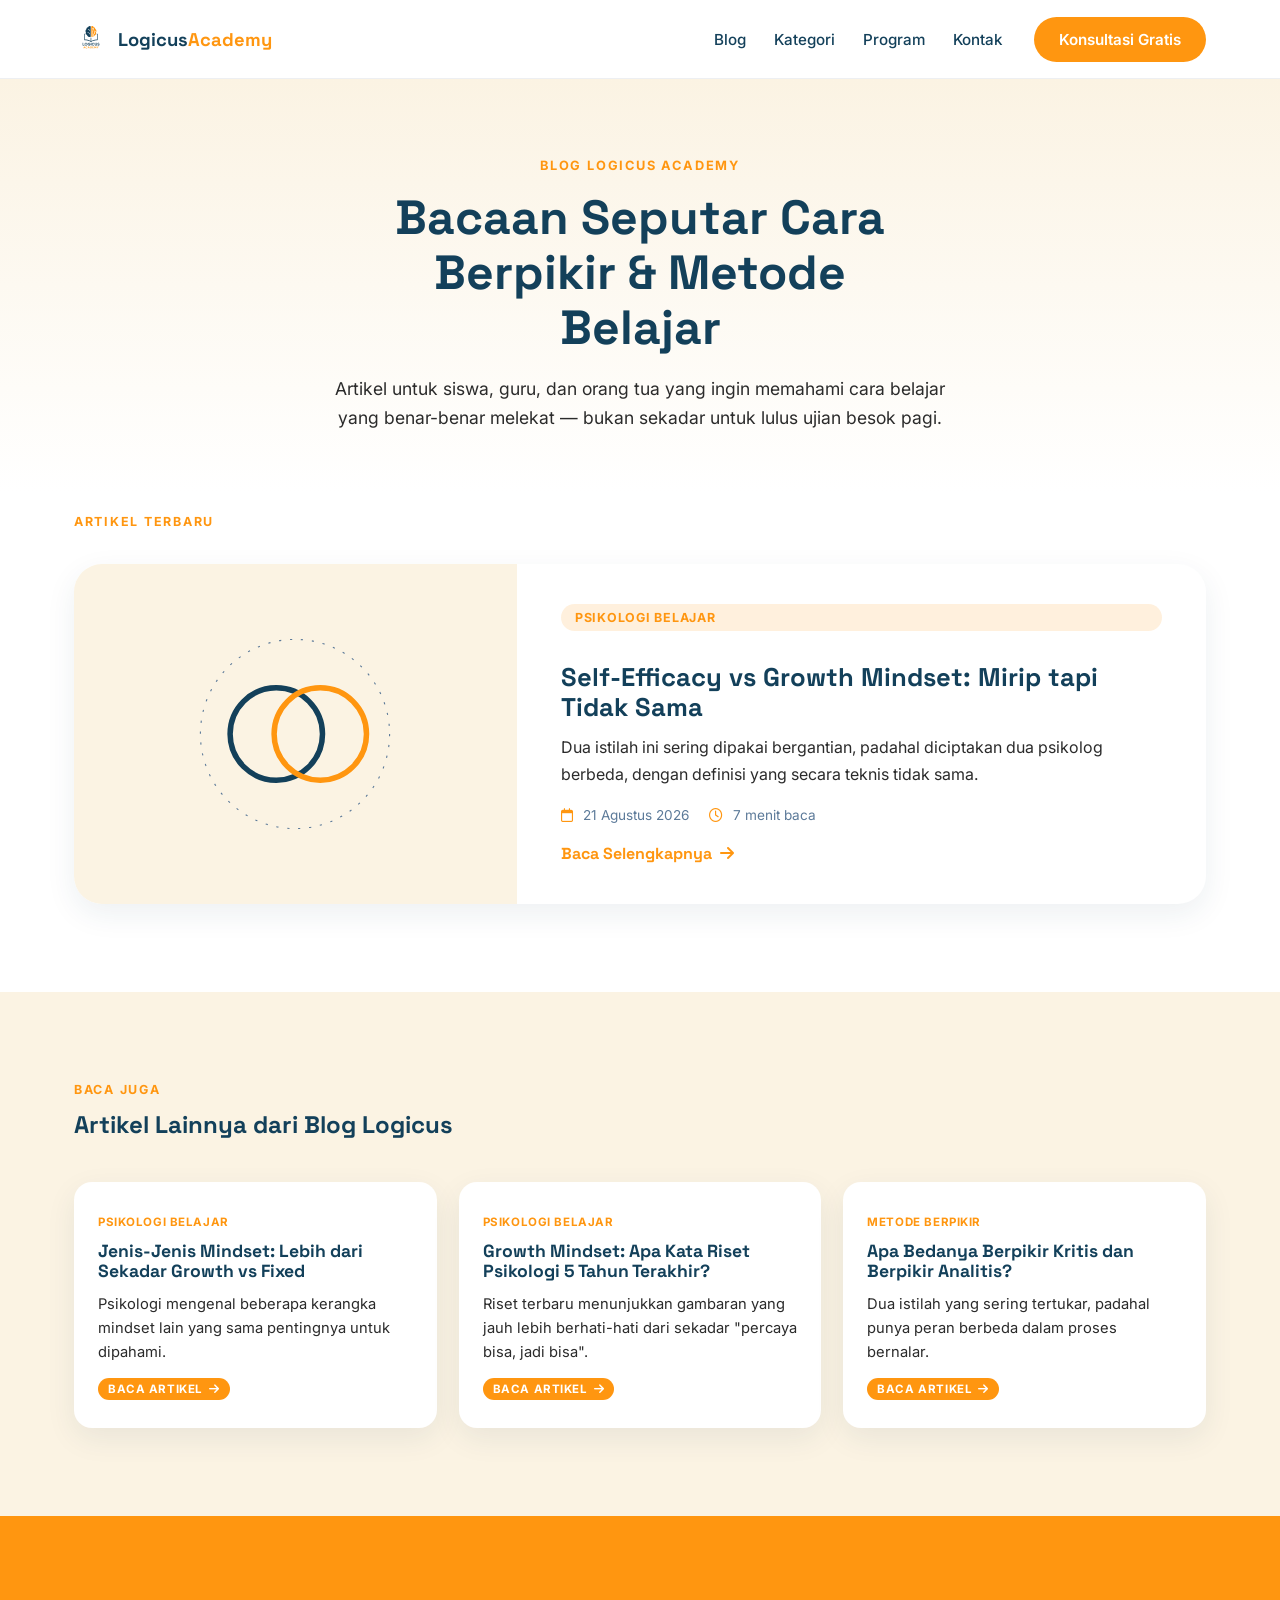
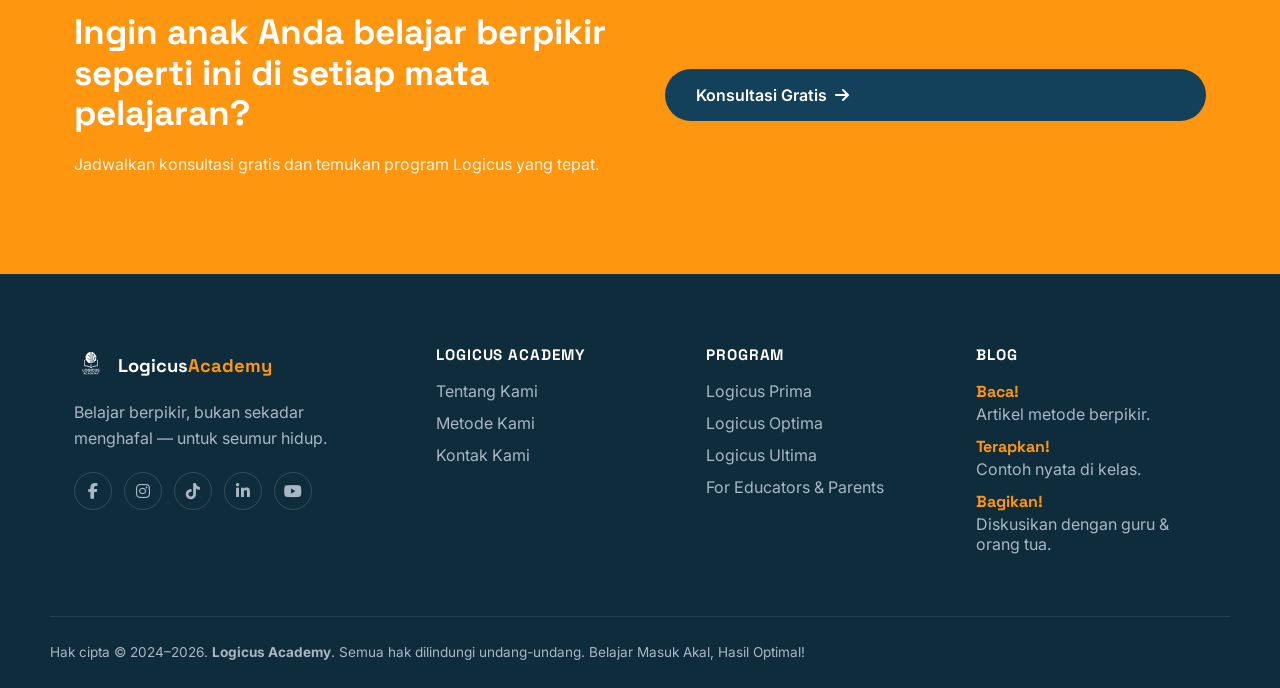
==== commit 989d4d08: "Add files via upload" ====
--- a/index.html
+++ b/index.html
@@ -70,27 +70,21 @@
         <section class="featured-post-section">
             <div class="container">
                 <p class="section-eyebrow" data-reveal>Artikel Terbaru</p>
-                <a href="jenis-jenis-mindset.html" class="featured-post" data-reveal>
+                <a href="self-efficacy-vs-growth-mindset.html" class="featured-post" data-reveal>
                     <div class="featured-post-visual" aria-hidden="true">
                         <svg viewBox="0 0 200 200" fill="none">
                             <circle cx="100" cy="100" r="86" stroke="#5C7A99" stroke-width="1" stroke-dasharray="2 8"/>
-                            <circle cx="100" cy="58" r="8" fill="#13405A"/>
-                            <path d="M100 66 L100 88" stroke="#13405A" stroke-width="5" stroke-linecap="round"/>
-                            <path d="M100 88 L62 128" stroke="#13405A" stroke-width="5" stroke-linecap="round" fill="none"/>
-                            <path d="M100 88 L100 138" stroke="#13405A" stroke-width="5" stroke-linecap="round" fill="none"/>
-                            <path d="M100 88 L138 128" stroke="#13405A" stroke-width="5" stroke-linecap="round" fill="none"/>
-                            <circle cx="62" cy="128" r="7" fill="#FF9610"/>
-                            <circle cx="100" cy="138" r="7" fill="#FF9610"/>
-                            <circle cx="138" cy="128" r="7" fill="#FF9610"/>
+                            <circle cx="83" cy="100" r="42" stroke="#13405A" stroke-width="5" fill="none"/>
+                            <circle cx="123" cy="100" r="42" stroke="#FF9610" stroke-width="5" fill="none"/>
                         </svg>
                     </div>
                     <div class="featured-post-copy">
                         <span class="article-tag">Psikologi Belajar</span>
-                        <h2>Jenis-Jenis Mindset: Lebih dari Sekadar Fixed vs Growth Mindset</h2>
-                        <p>Diskusi soal mindset biasanya berhenti di dua kata: fixed dan growth. Padahal, psikologi mengenal beberapa kerangka mindset lain yang sama pentingnya untuk dipahami.</p>
+                        <h2>Self-Efficacy vs Growth Mindset: Mirip tapi Tidak Sama</h2>
+                        <p>Dua istilah ini sering dipakai bergantian, padahal diciptakan dua psikolog berbeda, dengan definisi yang secara teknis tidak sama.</p>
                         <div class="featured-post-meta">
-                            <span><i class="fa-regular fa-calendar"></i> 20 Agustus 2026</span>
-                            <span><i class="fa-regular fa-clock"></i> 8 menit baca</span>
+                            <span><i class="fa-regular fa-calendar"></i> 21 Agustus 2026</span>
+                            <span><i class="fa-regular fa-clock"></i> 7 menit baca</span>
                         </div>
                         <span class="featured-post-cta">Baca Selengkapnya <i class="fa-solid fa-arrow-right"></i></span>
                     </div>
@@ -105,22 +99,22 @@
                 <h2 data-reveal>Artikel Lainnya dari Blog Logicus</h2>
 
                 <div class="more-grid">
+                    <a href="jenis-jenis-mindset.html" class="more-card" data-reveal>
+                        <span class="more-tag" id="kategori-psikologi-belajar">Psikologi Belajar</span>
+                        <h3>Jenis-Jenis Mindset: Lebih dari Sekadar Growth vs Fixed</h3>
+                        <p>Psikologi mengenal beberapa kerangka mindset lain yang sama pentingnya untuk dipahami.</p>
+                        <span class="more-status more-status-ready">Baca Artikel <i class="fa-solid fa-arrow-right"></i></span>
+                    </a>
                     <a href="growth-mindset.html" class="more-card" data-reveal>
-                        <span class="more-tag" id="kategori-psikologi-belajar">Psikologi Belajar</span>
+                        <span class="more-tag">Psikologi Belajar</span>
                         <h3>Growth Mindset: Apa Kata Riset Psikologi 5 Tahun Terakhir?</h3>
                         <p>Riset terbaru menunjukkan gambaran yang jauh lebih berhati-hati dari sekadar "percaya bisa, jadi bisa".</p>
                         <span class="more-status more-status-ready">Baca Artikel <i class="fa-solid fa-arrow-right"></i></span>
                     </a>
-                    <a href="perbedaan-berpikir-analitis-dan-kritis.html" class="more-card" data-reveal>
+                    <a href="kritis-vs-analitis.html" class="more-card" data-reveal>
                         <span class="more-tag" id="kategori-metode-berpikir">Metode Berpikir</span>
-                        <h3>Perbedaan Berpikir Analitis dan Kritis</h3>
+                        <h3>Apa Bedanya Berpikir Kritis dan Berpikir Analitis?</h3>
                         <p>Dua istilah yang sering tertukar, padahal punya peran berbeda dalam proses bernalar.</p>
-                        <span class="more-status more-status-ready">Baca Artikel <i class="fa-solid fa-arrow-right"></i></span>
-                    </a>
-                    <a href="langkah-langkah-metode-ilmiah.html" class="more-card" data-reveal>
-                        <span class="more-tag" id="kategori-metode-berpikir">Metode Berpikir</span>
-                        <h3>Langkah-Langkah Metode Ilmiah: Cara Berpikir Sistematis yang Bisa Dipakai Siapa Saja</h3>
-                        <p>Metode ilmiah bukan cuma untuk laboratorium — kerangka berpikirnya bisa dipakai siapa saja.</p>
                         <span class="more-status more-status-ready">Baca Artikel <i class="fa-solid fa-arrow-right"></i></span>
                     </a>
                 </div>
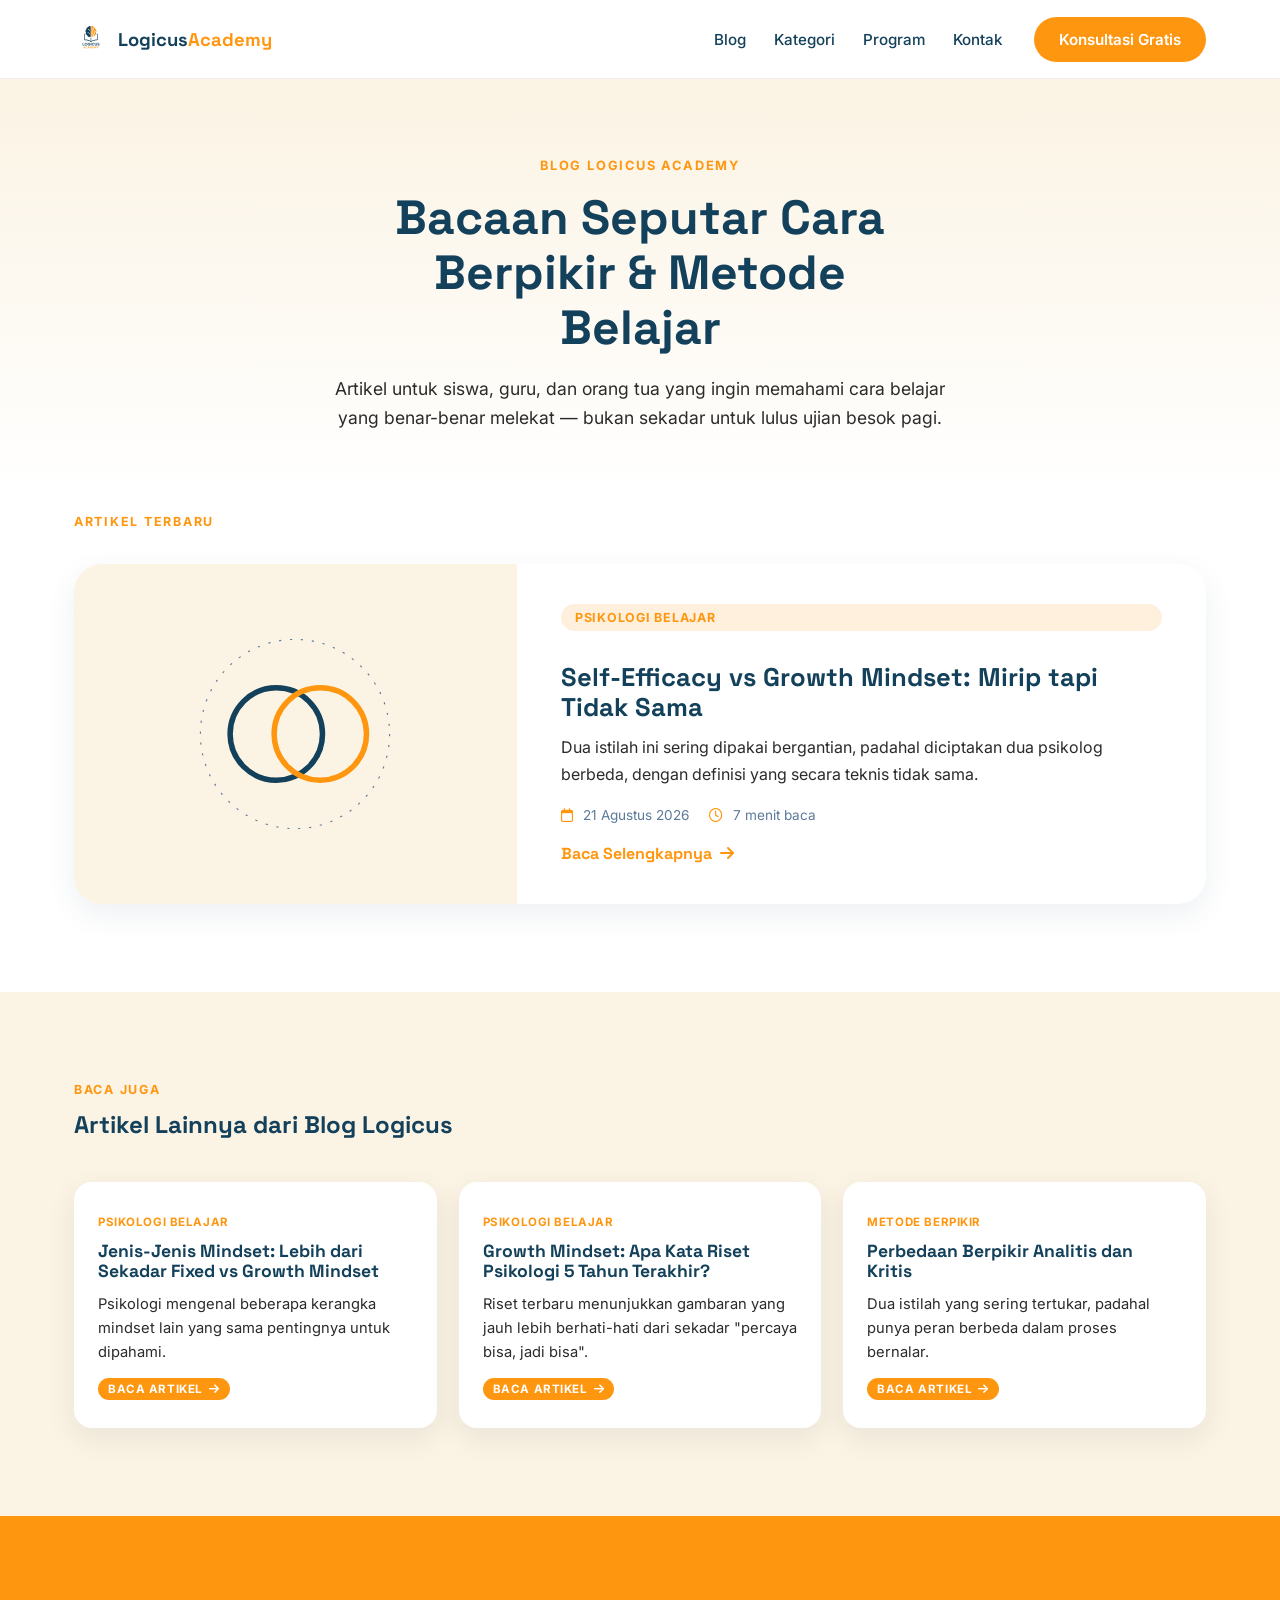
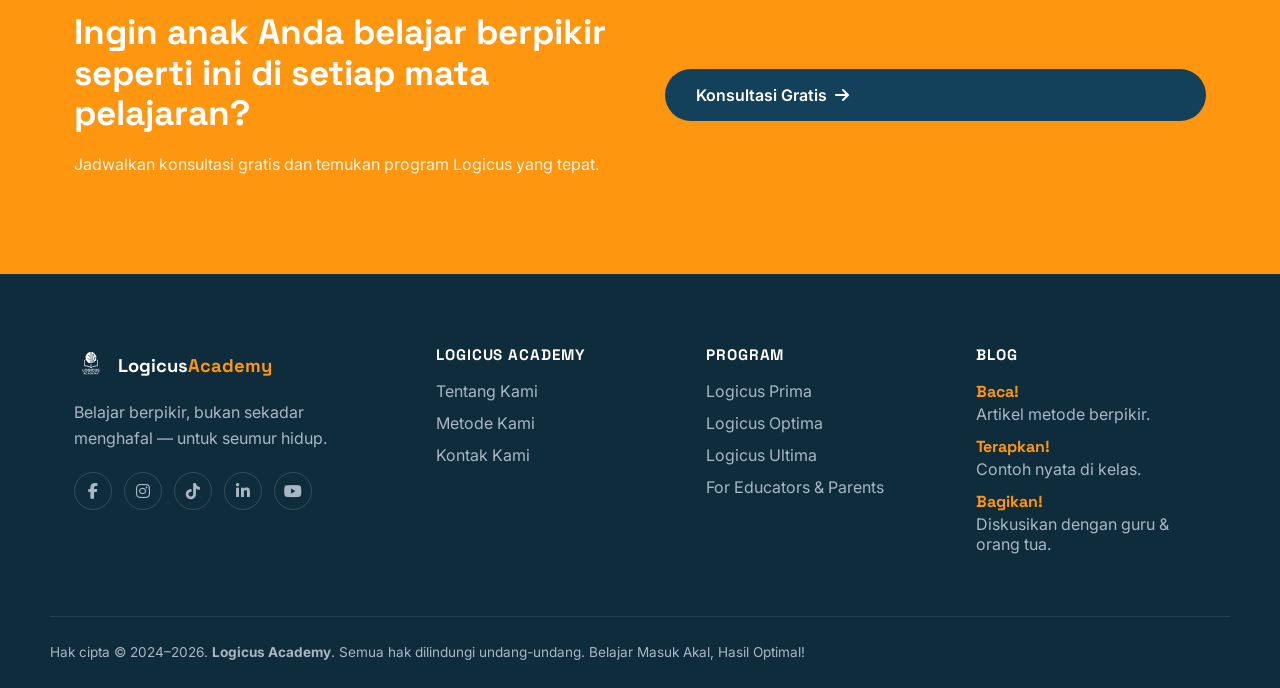
==== commit 8250aa57: "Add files via upload" ====
--- a/index.html
+++ b/index.html
@@ -101,7 +101,7 @@
                 <div class="more-grid">
                     <a href="jenis-jenis-mindset.html" class="more-card" data-reveal>
                         <span class="more-tag" id="kategori-psikologi-belajar">Psikologi Belajar</span>
-                        <h3>Jenis-Jenis Mindset: Lebih dari Sekadar Growth vs Fixed</h3>
+                        <h3>Jenis-Jenis Mindset: Lebih dari Sekadar Fixed vs Growth Mindset</h3>
                         <p>Psikologi mengenal beberapa kerangka mindset lain yang sama pentingnya untuk dipahami.</p>
                         <span class="more-status more-status-ready">Baca Artikel <i class="fa-solid fa-arrow-right"></i></span>
                     </a>
@@ -111,9 +111,9 @@
                         <p>Riset terbaru menunjukkan gambaran yang jauh lebih berhati-hati dari sekadar "percaya bisa, jadi bisa".</p>
                         <span class="more-status more-status-ready">Baca Artikel <i class="fa-solid fa-arrow-right"></i></span>
                     </a>
-                    <a href="kritis-vs-analitis.html" class="more-card" data-reveal>
+                    <a href="perbedaan-berpikir-analitis-dan-kritis.html" class="more-card" data-reveal>
                         <span class="more-tag" id="kategori-metode-berpikir">Metode Berpikir</span>
-                        <h3>Apa Bedanya Berpikir Kritis dan Berpikir Analitis?</h3>
+                        <h3>Perbedaan Berpikir Analitis dan Kritis</h3>
                         <p>Dua istilah yang sering tertukar, padahal punya peran berbeda dalam proses bernalar.</p>
                         <span class="more-status more-status-ready">Baca Artikel <i class="fa-solid fa-arrow-right"></i></span>
                     </a>
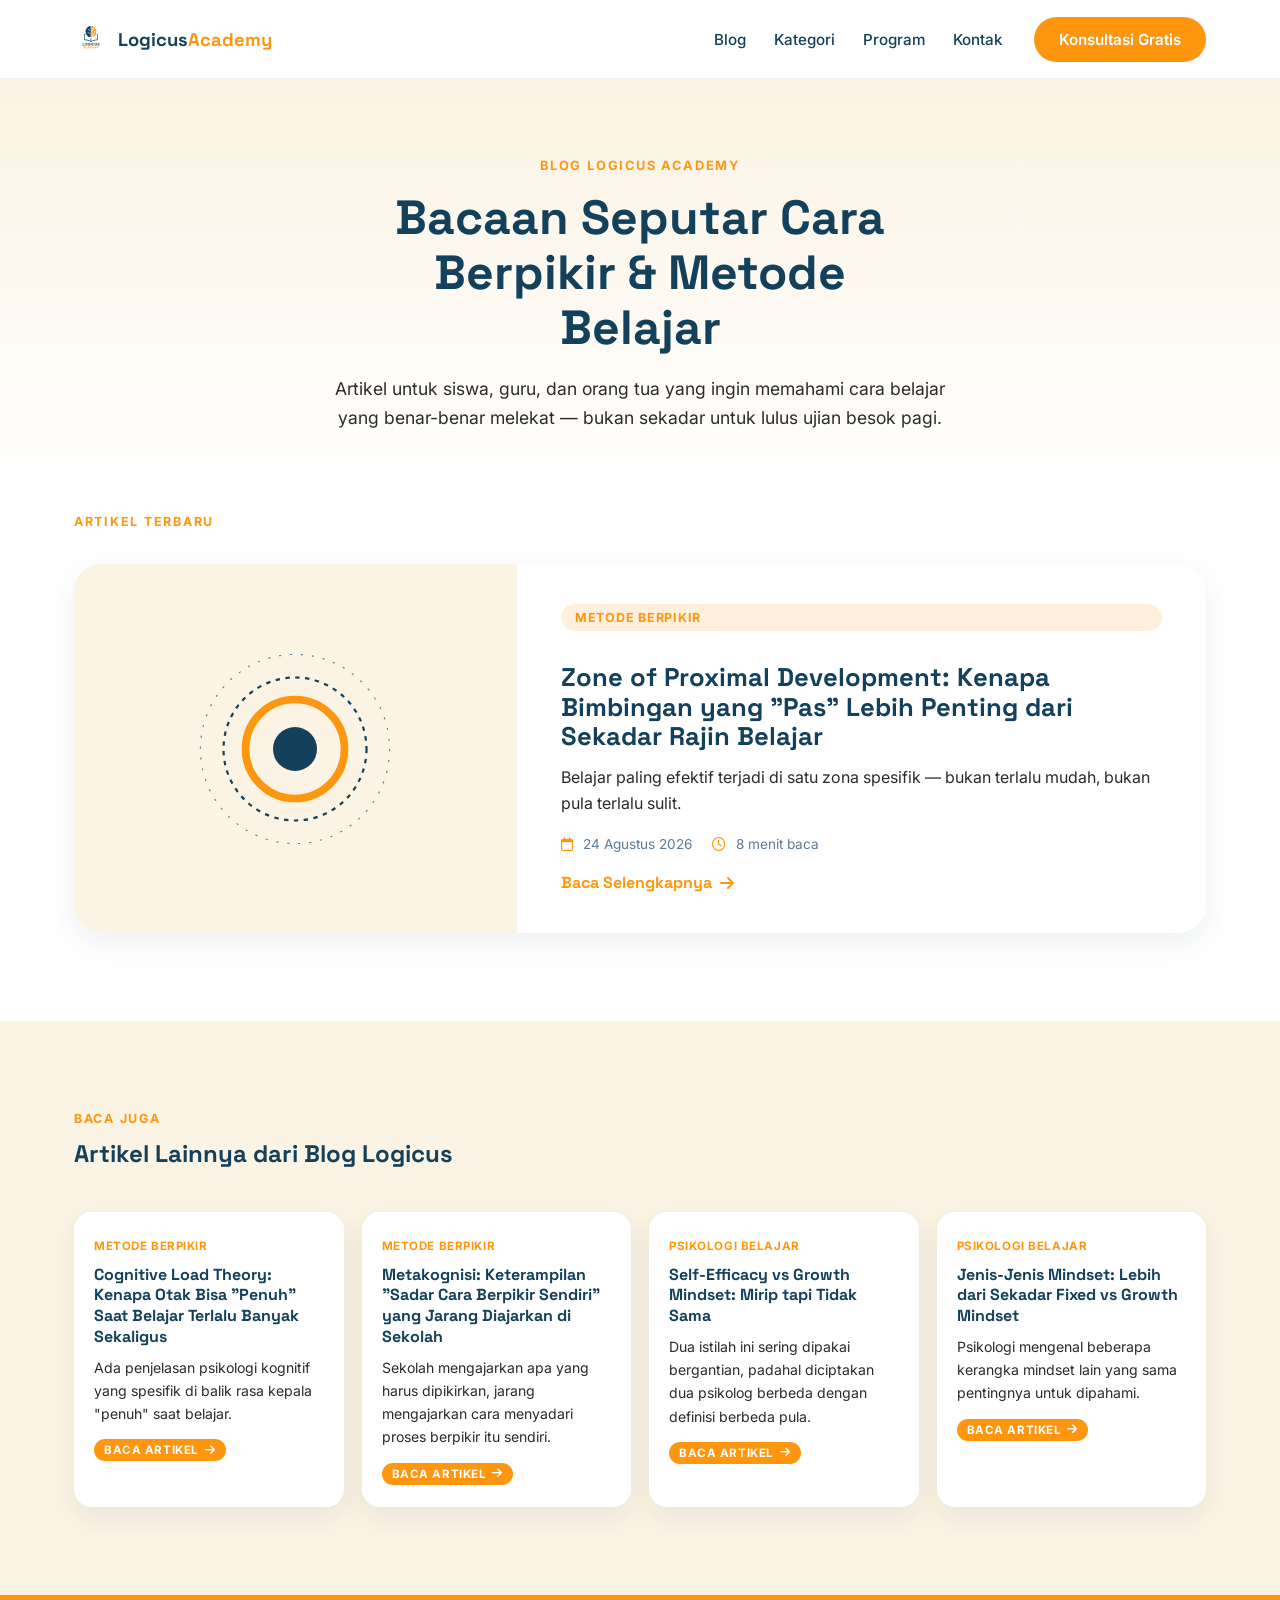
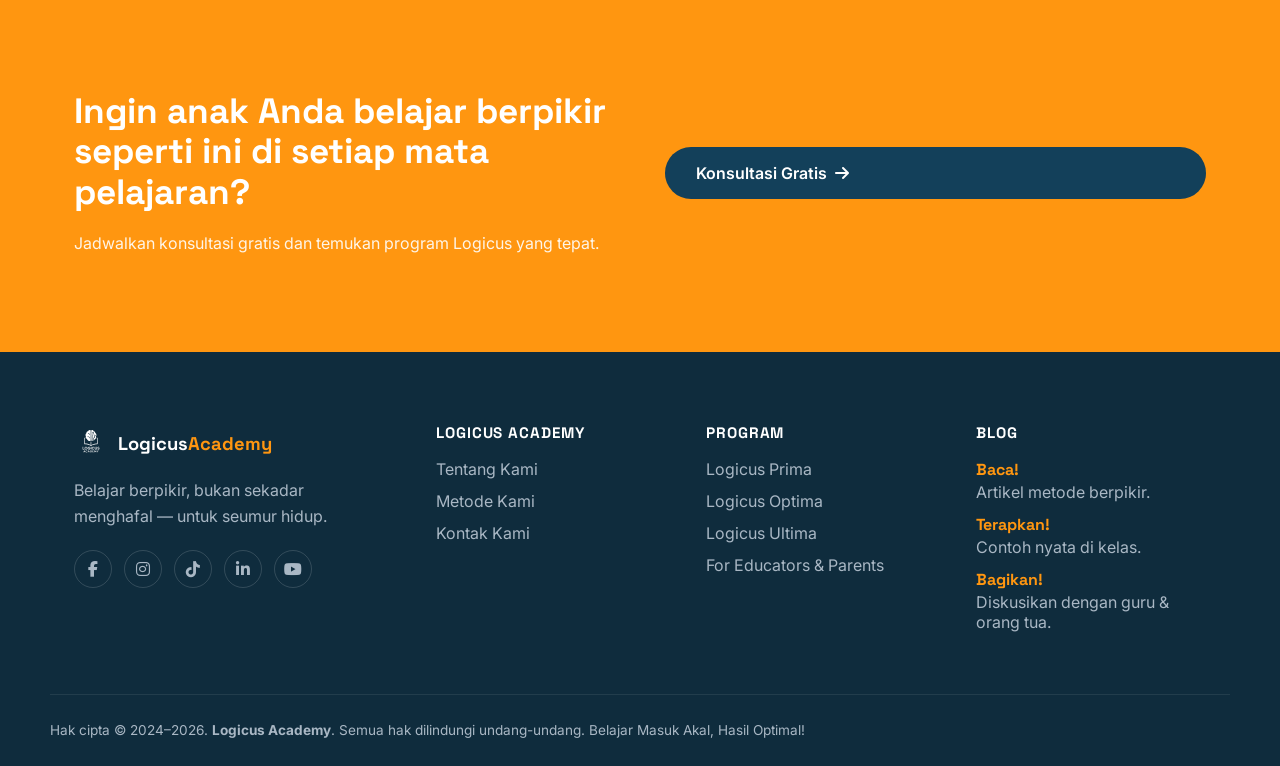
==== commit 74de9c7c: "Add files via upload" ====
--- a/index.html
+++ b/index.html
@@ -70,21 +70,22 @@
         <section class="featured-post-section">
             <div class="container">
                 <p class="section-eyebrow" data-reveal>Artikel Terbaru</p>
-                <a href="self-efficacy-vs-growth-mindset.html" class="featured-post" data-reveal>
+                <a href="zone-of-proximal-development.html" class="featured-post" data-reveal>
                     <div class="featured-post-visual" aria-hidden="true">
                         <svg viewBox="0 0 200 200" fill="none">
                             <circle cx="100" cy="100" r="86" stroke="#5C7A99" stroke-width="1" stroke-dasharray="2 8"/>
-                            <circle cx="83" cy="100" r="42" stroke="#13405A" stroke-width="5" fill="none"/>
-                            <circle cx="123" cy="100" r="42" stroke="#FF9610" stroke-width="5" fill="none"/>
+                            <circle cx="100" cy="100" r="65" stroke="#13405A" stroke-width="2" stroke-dasharray="4 5" fill="none"/>
+                            <circle cx="100" cy="100" r="45" stroke="#FF9610" stroke-width="7" fill="none"/>
+                            <circle cx="100" cy="100" r="20" fill="#13405A"/>
                         </svg>
                     </div>
                     <div class="featured-post-copy">
-                        <span class="article-tag">Psikologi Belajar</span>
-                        <h2>Self-Efficacy vs Growth Mindset: Mirip tapi Tidak Sama</h2>
-                        <p>Dua istilah ini sering dipakai bergantian, padahal diciptakan dua psikolog berbeda, dengan definisi yang secara teknis tidak sama.</p>
+                        <span class="article-tag">Metode Berpikir</span>
+                        <h2>Zone of Proximal Development: Kenapa Bimbingan yang "Pas" Lebih Penting dari Sekadar Rajin Belajar</h2>
+                        <p>Belajar paling efektif terjadi di satu zona spesifik — bukan terlalu mudah, bukan pula terlalu sulit.</p>
                         <div class="featured-post-meta">
-                            <span><i class="fa-regular fa-calendar"></i> 21 Agustus 2026</span>
-                            <span><i class="fa-regular fa-clock"></i> 7 menit baca</span>
+                            <span><i class="fa-regular fa-calendar"></i> 24 Agustus 2026</span>
+                            <span><i class="fa-regular fa-clock"></i> 8 menit baca</span>
                         </div>
                         <span class="featured-post-cta">Baca Selengkapnya <i class="fa-solid fa-arrow-right"></i></span>
                     </div>
@@ -99,22 +100,28 @@
                 <h2 data-reveal>Artikel Lainnya dari Blog Logicus</h2>
 
                 <div class="more-grid">
+                    <a href="cognitive-load-theory.html" class="more-card" data-reveal>
+                        <span class="more-tag" id="kategori-metode-berpikir">Metode Berpikir</span>
+                        <h3>Cognitive Load Theory: Kenapa Otak Bisa "Penuh" Saat Belajar Terlalu Banyak Sekaligus</h3>
+                        <p>Ada penjelasan psikologi kognitif yang spesifik di balik rasa kepala "penuh" saat belajar.</p>
+                        <span class="more-status more-status-ready">Baca Artikel <i class="fa-solid fa-arrow-right"></i></span>
+                    </a>
+                    <a href="metakognisi.html" class="more-card" data-reveal>
+                        <span class="more-tag">Metode Berpikir</span>
+                        <h3>Metakognisi: Keterampilan "Sadar Cara Berpikir Sendiri" yang Jarang Diajarkan di Sekolah</h3>
+                        <p>Sekolah mengajarkan apa yang harus dipikirkan, jarang mengajarkan cara menyadari proses berpikir itu sendiri.</p>
+                        <span class="more-status more-status-ready">Baca Artikel <i class="fa-solid fa-arrow-right"></i></span>
+                    </a>
+                    <a href="self-efficacy-vs-growth-mindset.html" class="more-card" data-reveal>
+                        <span class="more-tag" id="kategori-psikologi-belajar">Psikologi Belajar</span>
+                        <h3>Self-Efficacy vs Growth Mindset: Mirip tapi Tidak Sama</h3>
+                        <p>Dua istilah ini sering dipakai bergantian, padahal diciptakan dua psikolog berbeda dengan definisi berbeda pula.</p>
+                        <span class="more-status more-status-ready">Baca Artikel <i class="fa-solid fa-arrow-right"></i></span>
+                    </a>
                     <a href="jenis-jenis-mindset.html" class="more-card" data-reveal>
-                        <span class="more-tag" id="kategori-psikologi-belajar">Psikologi Belajar</span>
+                        <span class="more-tag">Psikologi Belajar</span>
                         <h3>Jenis-Jenis Mindset: Lebih dari Sekadar Fixed vs Growth Mindset</h3>
                         <p>Psikologi mengenal beberapa kerangka mindset lain yang sama pentingnya untuk dipahami.</p>
-                        <span class="more-status more-status-ready">Baca Artikel <i class="fa-solid fa-arrow-right"></i></span>
-                    </a>
-                    <a href="growth-mindset.html" class="more-card" data-reveal>
-                        <span class="more-tag">Psikologi Belajar</span>
-                        <h3>Growth Mindset: Apa Kata Riset Psikologi 5 Tahun Terakhir?</h3>
-                        <p>Riset terbaru menunjukkan gambaran yang jauh lebih berhati-hati dari sekadar "percaya bisa, jadi bisa".</p>
-                        <span class="more-status more-status-ready">Baca Artikel <i class="fa-solid fa-arrow-right"></i></span>
-                    </a>
-                    <a href="perbedaan-berpikir-analitis-dan-kritis.html" class="more-card" data-reveal>
-                        <span class="more-tag" id="kategori-metode-berpikir">Metode Berpikir</span>
-                        <h3>Perbedaan Berpikir Analitis dan Kritis</h3>
-                        <p>Dua istilah yang sering tertukar, padahal punya peran berbeda dalam proses bernalar.</p>
                         <span class="more-status more-status-ready">Baca Artikel <i class="fa-solid fa-arrow-right"></i></span>
                     </a>
                 </div>
--- a/blog.css
+++ b/blog.css
@@ -288,14 +288,14 @@
 .more-articles { background: var(--cream); padding: 88px 0; }
 .more-grid {
     display: grid;
-    grid-template-columns: repeat(3, 1fr);
-    gap: 22px;
+    grid-template-columns: repeat(4, 1fr);
+    gap: 18px;
     margin-top: 44px;
 }
 .more-card {
     background: var(--white);
     border-radius: var(--radius-md);
-    padding: 28px 24px;
+    padding: 22px 20px;
     box-shadow: var(--shadow-card);
     position: relative;
     display: block;
@@ -315,8 +315,8 @@
     color: var(--orange);
     margin-bottom: 12px;
 }
-.more-card h3 { font-size: 1.1rem; margin-bottom: 10px; }
-.more-card p { font-size: 0.92rem; color: var(--charcoal); margin-bottom: 0; }
+.more-card h3 { font-size: 1rem; margin-bottom: 8px; line-height: 1.3; }
+.more-card p { font-size: 0.88rem; color: var(--charcoal); margin-bottom: 0; }
 .more-card-soon { opacity: 0.75; }
 .more-status {
     display: inline-block;
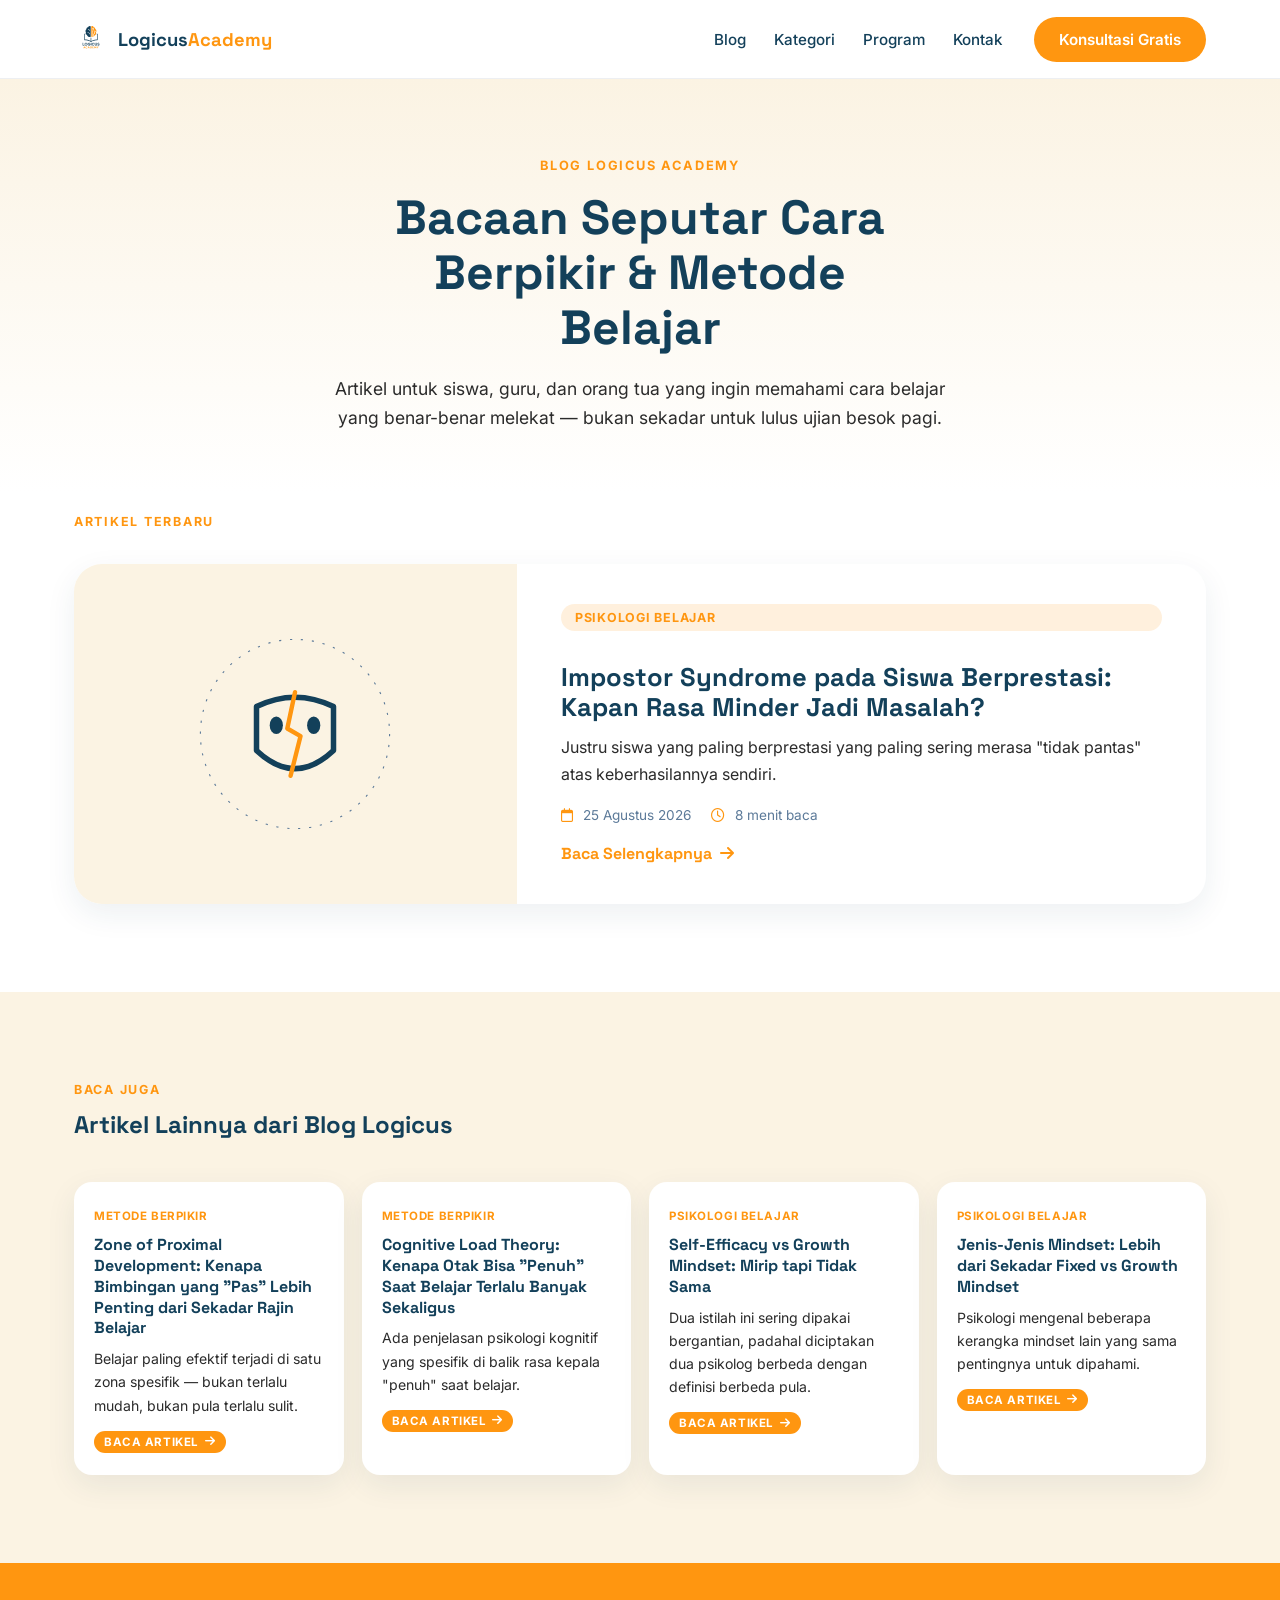
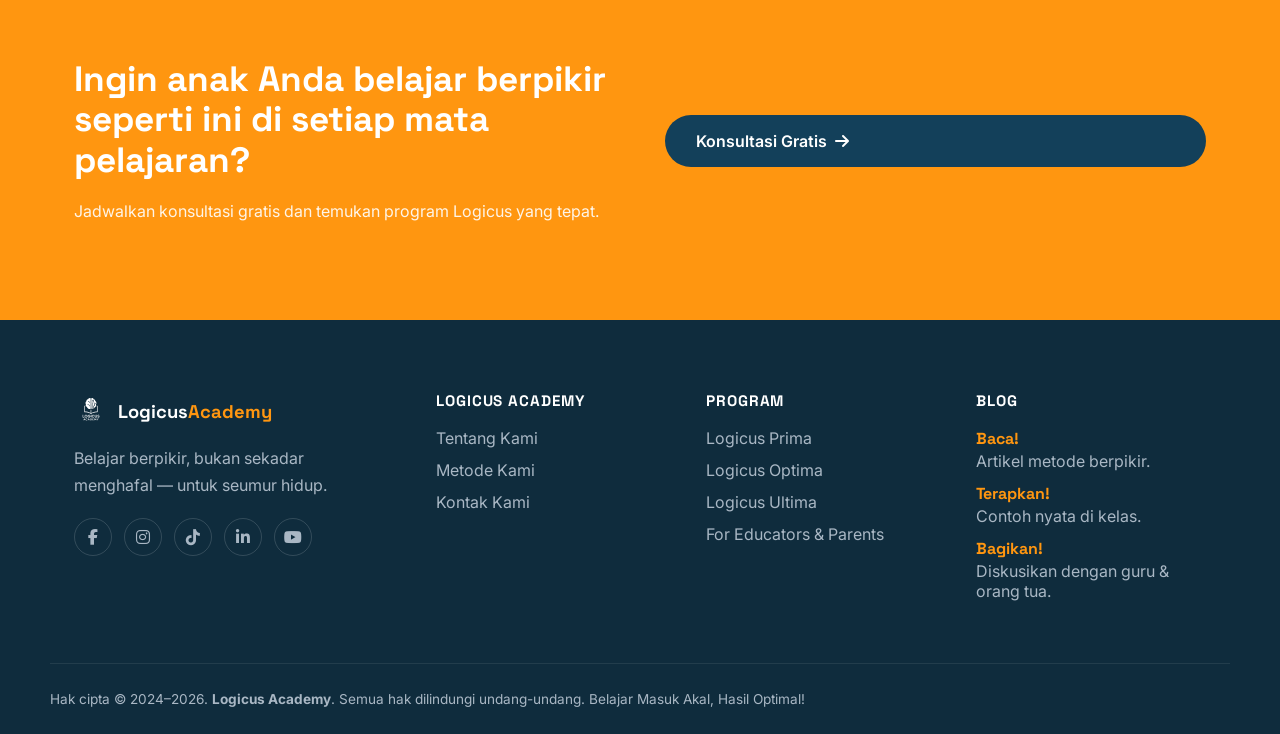
==== commit 652bdec7: "Add files via upload" ====
--- a/index.html
+++ b/index.html
@@ -70,21 +70,22 @@
         <section class="featured-post-section">
             <div class="container">
                 <p class="section-eyebrow" data-reveal>Artikel Terbaru</p>
-                <a href="zone-of-proximal-development.html" class="featured-post" data-reveal>
+                <a href="impostor-syndrome-siswa-berprestasi.html" class="featured-post" data-reveal>
                     <div class="featured-post-visual" aria-hidden="true">
                         <svg viewBox="0 0 200 200" fill="none">
                             <circle cx="100" cy="100" r="86" stroke="#5C7A99" stroke-width="1" stroke-dasharray="2 8"/>
-                            <circle cx="100" cy="100" r="65" stroke="#13405A" stroke-width="2" stroke-dasharray="4 5" fill="none"/>
-                            <circle cx="100" cy="100" r="45" stroke="#FF9610" stroke-width="7" fill="none"/>
-                            <circle cx="100" cy="100" r="20" fill="#13405A"/>
+                            <path d="M65 75 Q100 58 135 75 L135 115 Q100 148 65 115 Z" stroke="#13405A" stroke-width="5" fill="none" stroke-linejoin="round"/>
+                            <ellipse cx="83" cy="92" rx="6" ry="8" fill="#13405A"/>
+                            <ellipse cx="117" cy="92" rx="6" ry="8" fill="#13405A"/>
+                            <path d="M100 62 L93 95 L105 102 L96 138" stroke="#FF9610" stroke-width="4" fill="none" stroke-linecap="round" stroke-linejoin="round"/>
                         </svg>
                     </div>
                     <div class="featured-post-copy">
-                        <span class="article-tag">Metode Berpikir</span>
-                        <h2>Zone of Proximal Development: Kenapa Bimbingan yang "Pas" Lebih Penting dari Sekadar Rajin Belajar</h2>
-                        <p>Belajar paling efektif terjadi di satu zona spesifik — bukan terlalu mudah, bukan pula terlalu sulit.</p>
+                        <span class="article-tag">Psikologi Belajar</span>
+                        <h2>Impostor Syndrome pada Siswa Berprestasi: Kapan Rasa Minder Jadi Masalah?</h2>
+                        <p>Justru siswa yang paling berprestasi yang paling sering merasa "tidak pantas" atas keberhasilannya sendiri.</p>
                         <div class="featured-post-meta">
-                            <span><i class="fa-regular fa-calendar"></i> 24 Agustus 2026</span>
+                            <span><i class="fa-regular fa-calendar"></i> 25 Agustus 2026</span>
                             <span><i class="fa-regular fa-clock"></i> 8 menit baca</span>
                         </div>
                         <span class="featured-post-cta">Baca Selengkapnya <i class="fa-solid fa-arrow-right"></i></span>
@@ -100,16 +101,16 @@
                 <h2 data-reveal>Artikel Lainnya dari Blog Logicus</h2>
 
                 <div class="more-grid">
+                    <a href="zone-of-proximal-development.html" class="more-card" data-reveal>
+                        <span class="more-tag" id="kategori-metode-berpikir">Metode Berpikir</span>
+                        <h3>Zone of Proximal Development: Kenapa Bimbingan yang "Pas" Lebih Penting dari Sekadar Rajin Belajar</h3>
+                        <p>Belajar paling efektif terjadi di satu zona spesifik — bukan terlalu mudah, bukan pula terlalu sulit.</p>
+                        <span class="more-status more-status-ready">Baca Artikel <i class="fa-solid fa-arrow-right"></i></span>
+                    </a>
                     <a href="cognitive-load-theory.html" class="more-card" data-reveal>
-                        <span class="more-tag" id="kategori-metode-berpikir">Metode Berpikir</span>
+                        <span class="more-tag">Metode Berpikir</span>
                         <h3>Cognitive Load Theory: Kenapa Otak Bisa "Penuh" Saat Belajar Terlalu Banyak Sekaligus</h3>
                         <p>Ada penjelasan psikologi kognitif yang spesifik di balik rasa kepala "penuh" saat belajar.</p>
-                        <span class="more-status more-status-ready">Baca Artikel <i class="fa-solid fa-arrow-right"></i></span>
-                    </a>
-                    <a href="metakognisi.html" class="more-card" data-reveal>
-                        <span class="more-tag">Metode Berpikir</span>
-                        <h3>Metakognisi: Keterampilan "Sadar Cara Berpikir Sendiri" yang Jarang Diajarkan di Sekolah</h3>
-                        <p>Sekolah mengajarkan apa yang harus dipikirkan, jarang mengajarkan cara menyadari proses berpikir itu sendiri.</p>
                         <span class="more-status more-status-ready">Baca Artikel <i class="fa-solid fa-arrow-right"></i></span>
                     </a>
                     <a href="self-efficacy-vs-growth-mindset.html" class="more-card" data-reveal>
--- a/blog.css
+++ b/blog.css
@@ -217,6 +217,7 @@
     background: var(--navy);
     border-left-color: var(--amber);
 }
+.callout-navy em { color: var(--amber); }
 .callout-navy i { color: var(--amber); }
 .callout-navy p { color: var(--cream); }
 
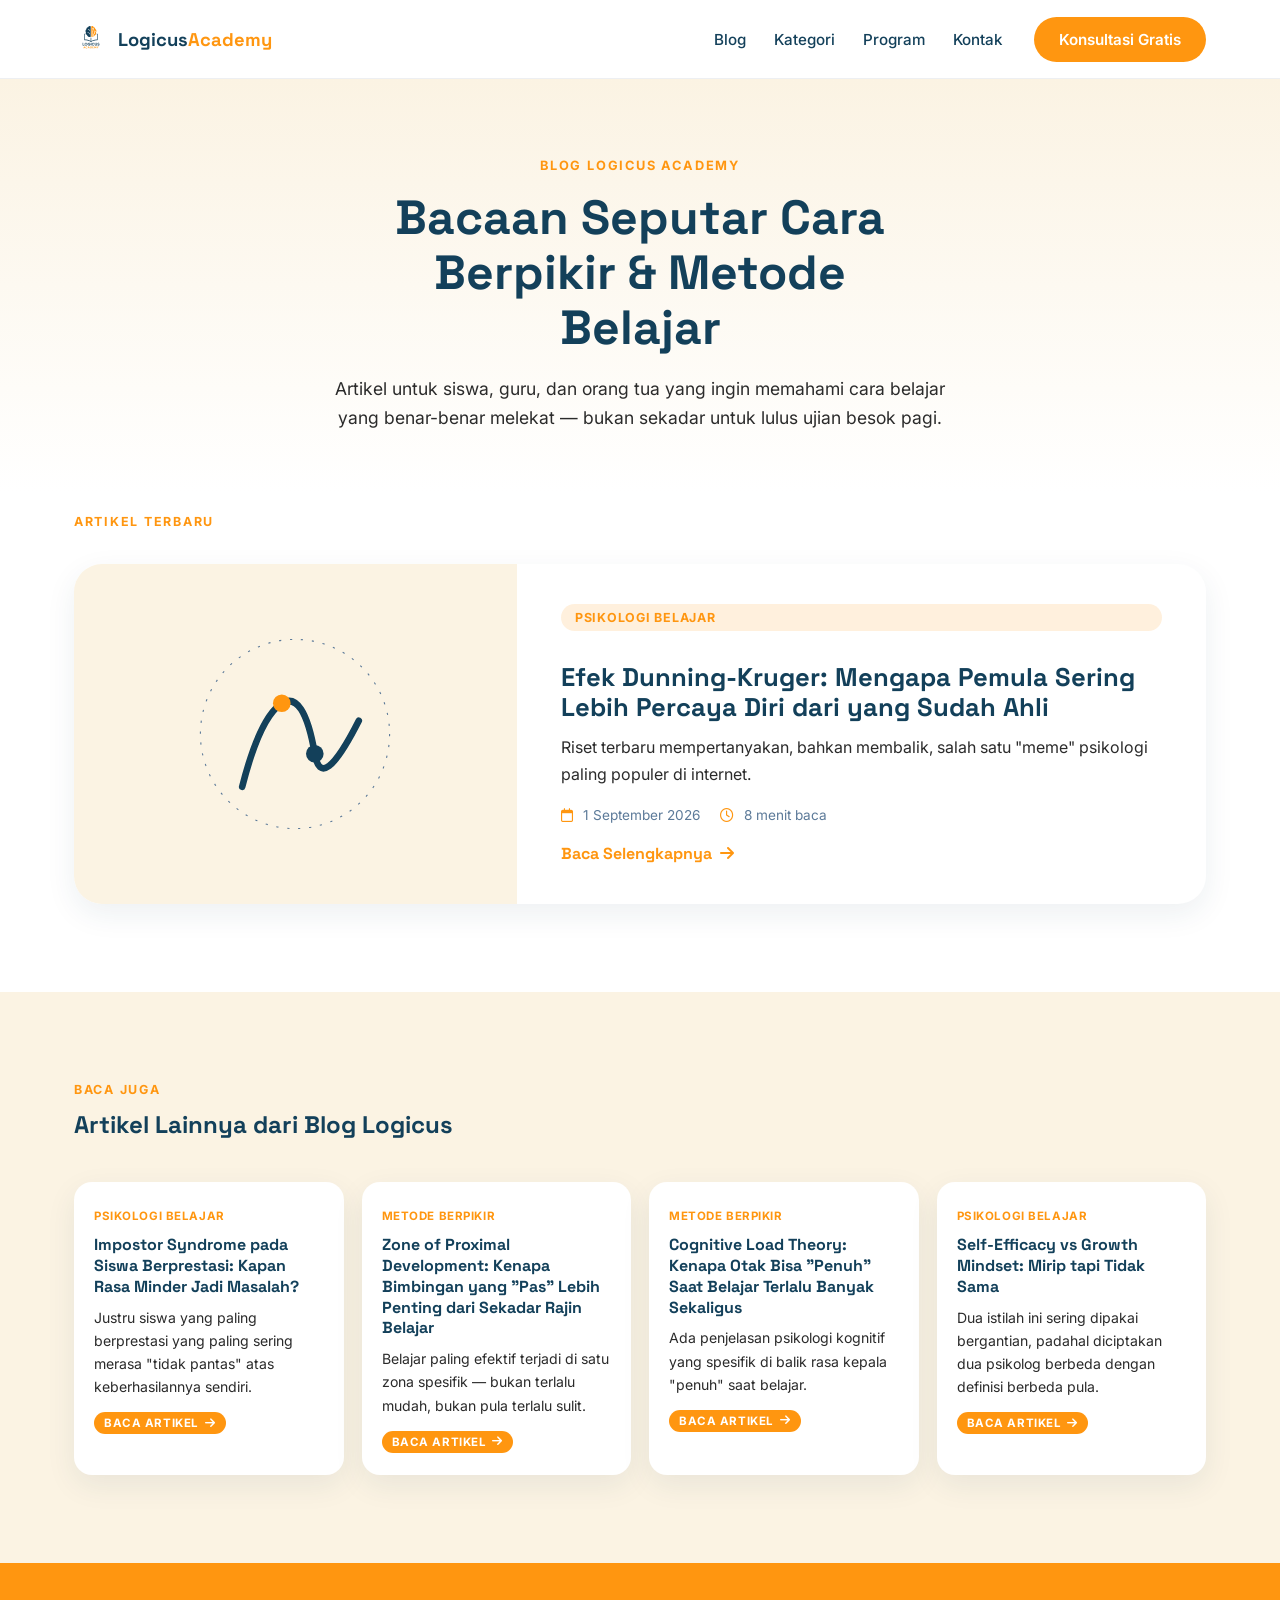
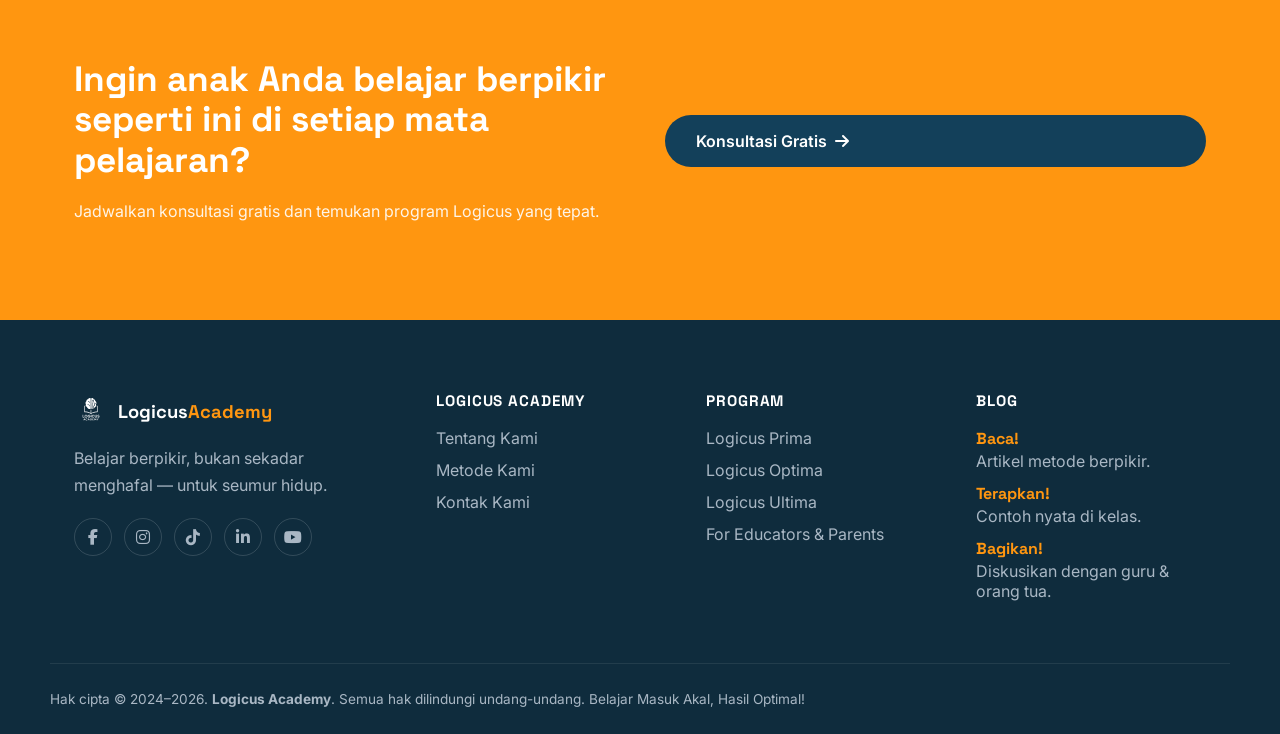
==== commit 04a319b5: "Add files via upload" ====
--- a/index.html
+++ b/index.html
@@ -70,22 +70,21 @@
         <section class="featured-post-section">
             <div class="container">
                 <p class="section-eyebrow" data-reveal>Artikel Terbaru</p>
-                <a href="impostor-syndrome-siswa-berprestasi.html" class="featured-post" data-reveal>
+                <a href="efek-dunning-kruger.html" class="featured-post" data-reveal>
                     <div class="featured-post-visual" aria-hidden="true">
                         <svg viewBox="0 0 200 200" fill="none">
                             <circle cx="100" cy="100" r="86" stroke="#5C7A99" stroke-width="1" stroke-dasharray="2 8"/>
-                            <path d="M65 75 Q100 58 135 75 L135 115 Q100 148 65 115 Z" stroke="#13405A" stroke-width="5" fill="none" stroke-linejoin="round"/>
-                            <ellipse cx="83" cy="92" rx="6" ry="8" fill="#13405A"/>
-                            <ellipse cx="117" cy="92" rx="6" ry="8" fill="#13405A"/>
-                            <path d="M100 62 L93 95 L105 102 L96 138" stroke="#FF9610" stroke-width="4" fill="none" stroke-linecap="round" stroke-linejoin="round"/>
+                            <path d="M52 148 Q68 85 88 72 Q108 60 118 118 Q124 155 158 88" stroke="#13405A" stroke-width="6" fill="none" stroke-linecap="round" stroke-linejoin="round"/>
+                            <circle cx="88" cy="72" r="8" fill="#FF9610"/>
+                            <circle cx="118" cy="118" r="8" fill="#13405A"/>
                         </svg>
                     </div>
                     <div class="featured-post-copy">
                         <span class="article-tag">Psikologi Belajar</span>
-                        <h2>Impostor Syndrome pada Siswa Berprestasi: Kapan Rasa Minder Jadi Masalah?</h2>
-                        <p>Justru siswa yang paling berprestasi yang paling sering merasa "tidak pantas" atas keberhasilannya sendiri.</p>
+                        <h2>Efek Dunning-Kruger: Mengapa Pemula Sering Lebih Percaya Diri dari yang Sudah Ahli</h2>
+                        <p>Riset terbaru mempertanyakan, bahkan membalik, salah satu "meme" psikologi paling populer di internet.</p>
                         <div class="featured-post-meta">
-                            <span><i class="fa-regular fa-calendar"></i> 25 Agustus 2026</span>
+                            <span><i class="fa-regular fa-calendar"></i> 1 September 2026</span>
                             <span><i class="fa-regular fa-clock"></i> 8 menit baca</span>
                         </div>
                         <span class="featured-post-cta">Baca Selengkapnya <i class="fa-solid fa-arrow-right"></i></span>
@@ -101,6 +100,12 @@
                 <h2 data-reveal>Artikel Lainnya dari Blog Logicus</h2>
 
                 <div class="more-grid">
+                    <a href="impostor-syndrome-siswa-berprestasi.html" class="more-card" data-reveal>
+                        <span class="more-tag" id="kategori-psikologi-belajar">Psikologi Belajar</span>
+                        <h3>Impostor Syndrome pada Siswa Berprestasi: Kapan Rasa Minder Jadi Masalah?</h3>
+                        <p>Justru siswa yang paling berprestasi yang paling sering merasa "tidak pantas" atas keberhasilannya sendiri.</p>
+                        <span class="more-status more-status-ready">Baca Artikel <i class="fa-solid fa-arrow-right"></i></span>
+                    </a>
                     <a href="zone-of-proximal-development.html" class="more-card" data-reveal>
                         <span class="more-tag" id="kategori-metode-berpikir">Metode Berpikir</span>
                         <h3>Zone of Proximal Development: Kenapa Bimbingan yang "Pas" Lebih Penting dari Sekadar Rajin Belajar</h3>
@@ -114,15 +119,9 @@
                         <span class="more-status more-status-ready">Baca Artikel <i class="fa-solid fa-arrow-right"></i></span>
                     </a>
                     <a href="self-efficacy-vs-growth-mindset.html" class="more-card" data-reveal>
-                        <span class="more-tag" id="kategori-psikologi-belajar">Psikologi Belajar</span>
+                        <span class="more-tag">Psikologi Belajar</span>
                         <h3>Self-Efficacy vs Growth Mindset: Mirip tapi Tidak Sama</h3>
                         <p>Dua istilah ini sering dipakai bergantian, padahal diciptakan dua psikolog berbeda dengan definisi berbeda pula.</p>
-                        <span class="more-status more-status-ready">Baca Artikel <i class="fa-solid fa-arrow-right"></i></span>
-                    </a>
-                    <a href="jenis-jenis-mindset.html" class="more-card" data-reveal>
-                        <span class="more-tag">Psikologi Belajar</span>
-                        <h3>Jenis-Jenis Mindset: Lebih dari Sekadar Fixed vs Growth Mindset</h3>
-                        <p>Psikologi mengenal beberapa kerangka mindset lain yang sama pentingnya untuk dipahami.</p>
                         <span class="more-status more-status-ready">Baca Artikel <i class="fa-solid fa-arrow-right"></i></span>
                     </a>
                 </div>
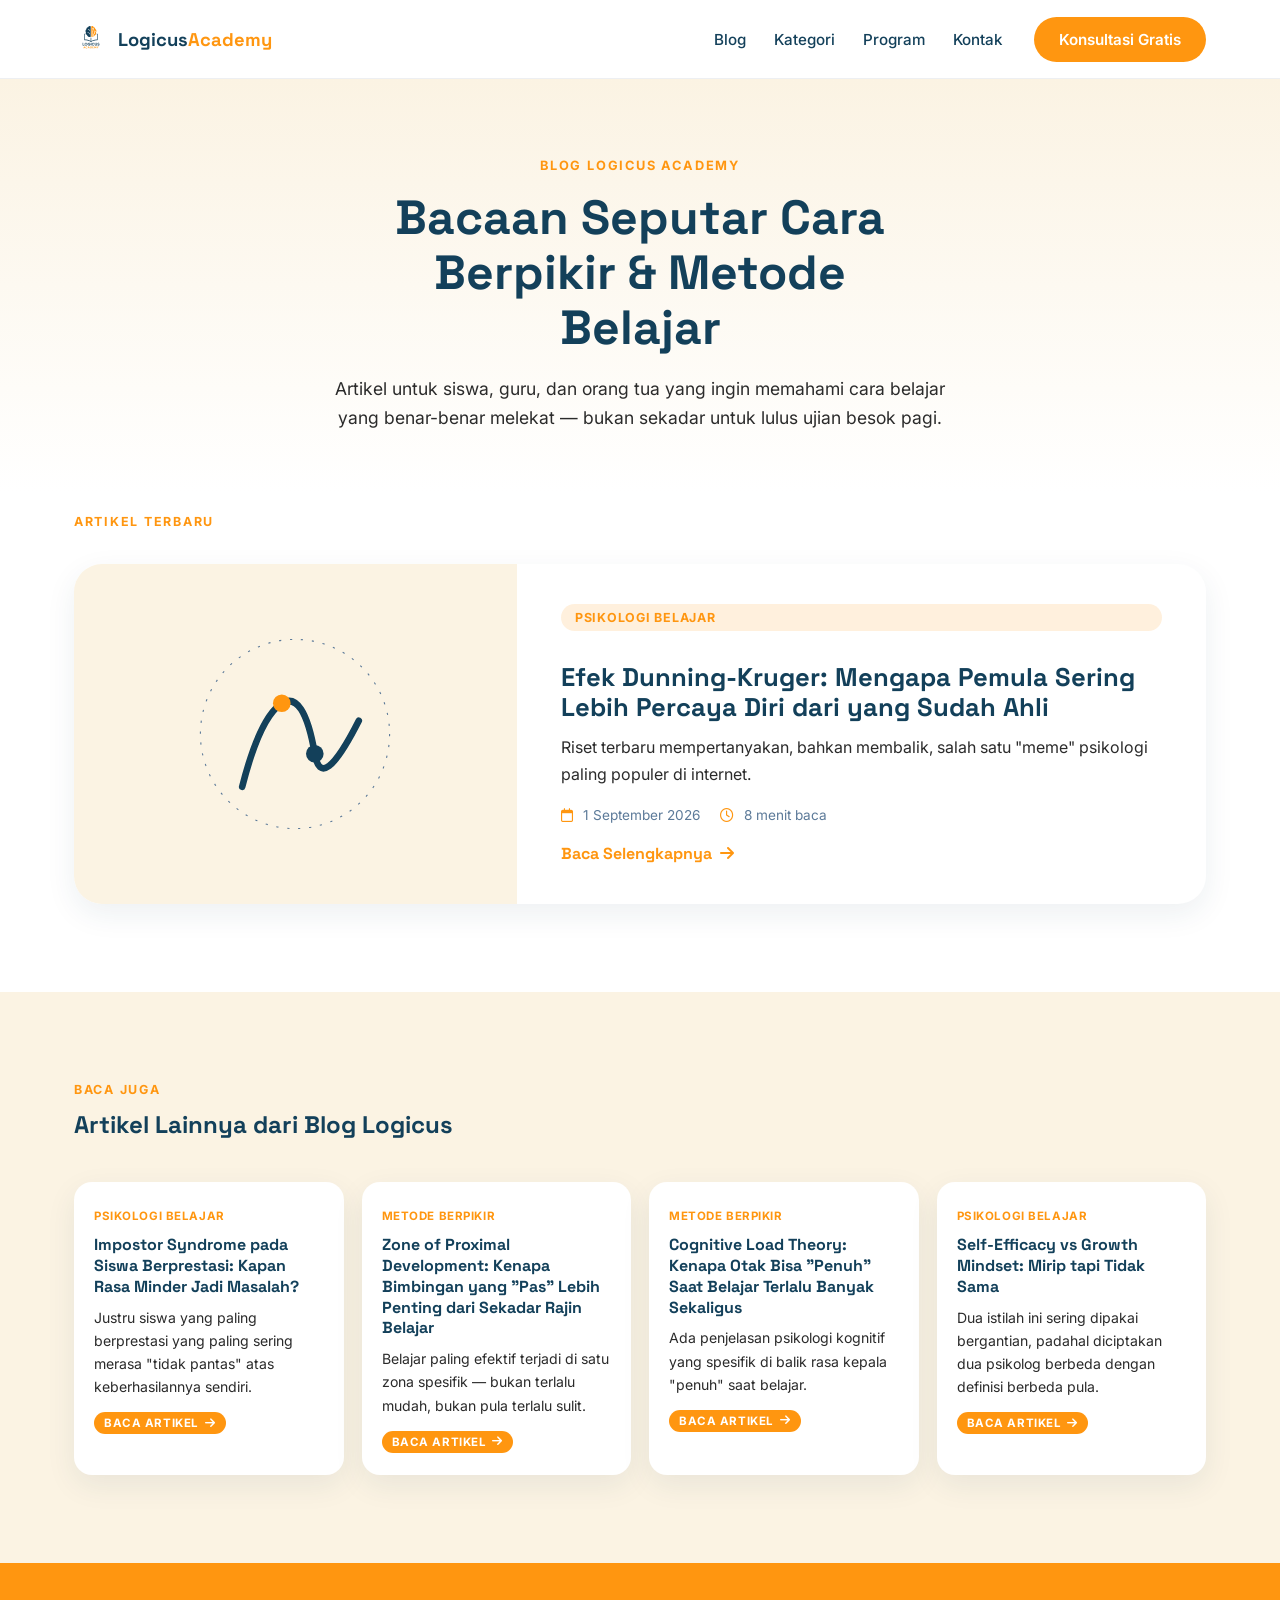
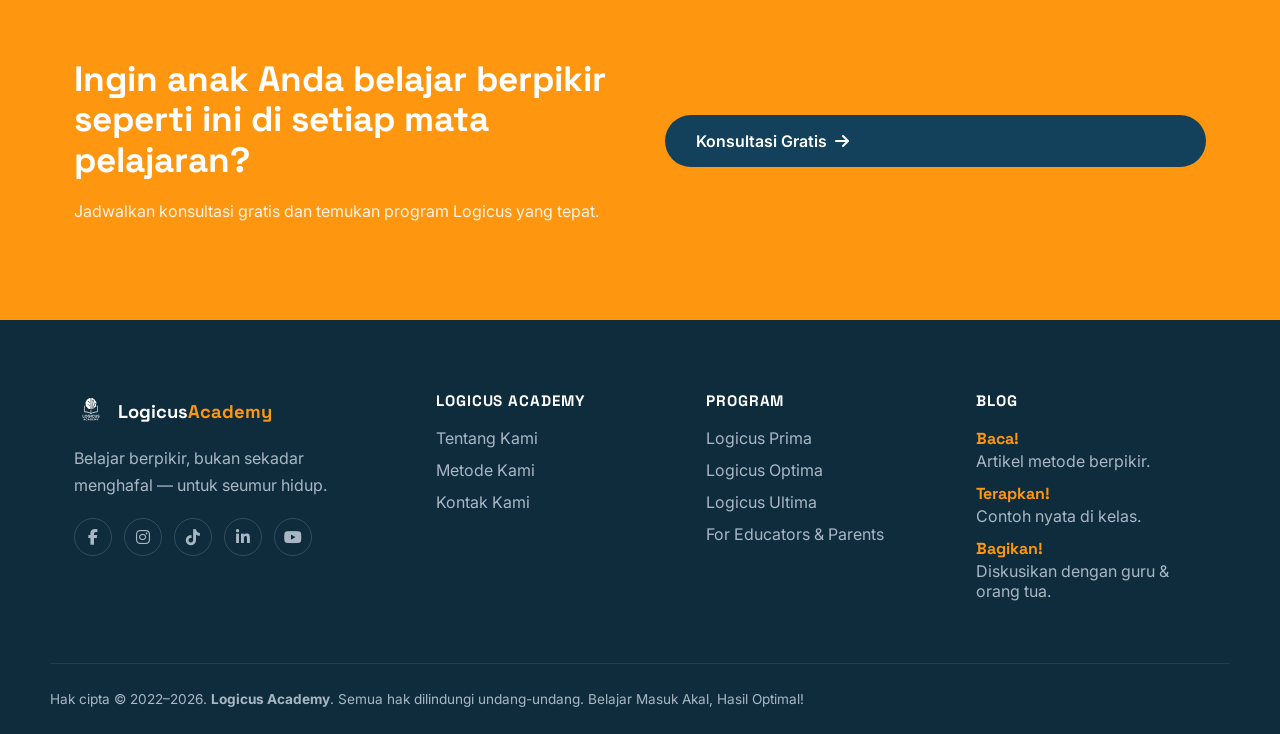
==== commit 810086ca: "Update index.html" ====
--- a/index.html
+++ b/index.html
@@ -189,7 +189,7 @@
             </div>
         </div>
         <div class="container copyright">
-            <p>Hak cipta &copy; 2024–2026. <strong>Logicus Academy</strong>. Semua hak dilindungi undang-undang. Belajar Masuk Akal, Hasil Optimal!</p>
+            <p>Hak cipta &copy; 2022–2026. <strong>Logicus Academy</strong>. Semua hak dilindungi undang-undang. Belajar Masuk Akal, Hasil Optimal!</p>
         </div>
     </footer>
 
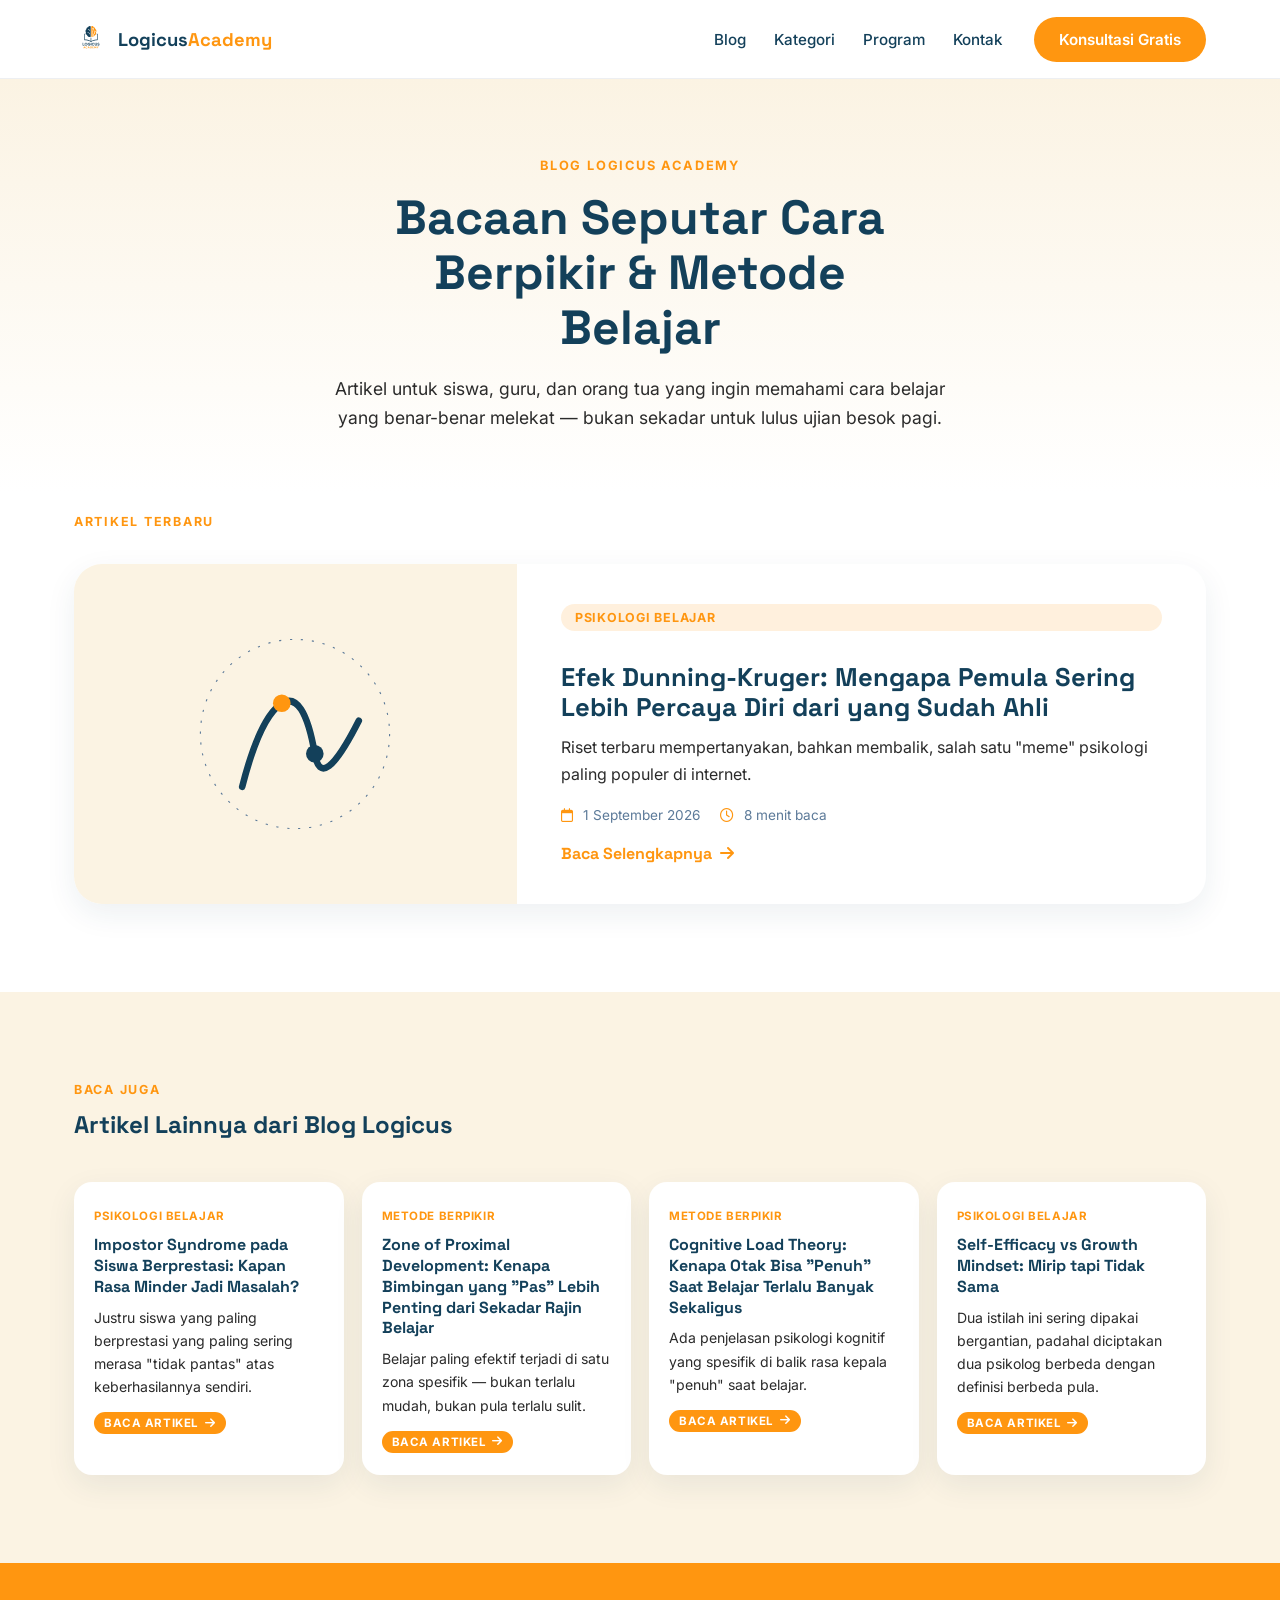
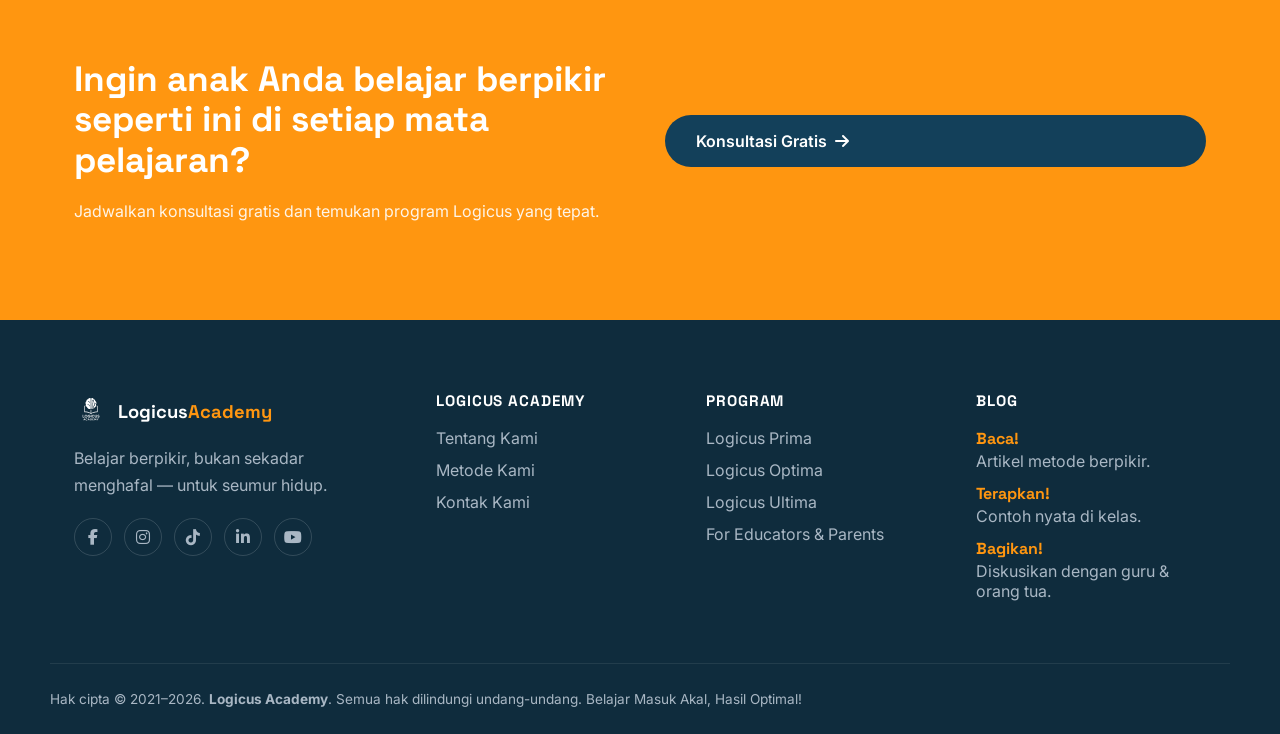
==== commit 535067c6: "Update index.html" ====
--- a/index.html
+++ b/index.html
@@ -189,7 +189,7 @@
             </div>
         </div>
         <div class="container copyright">
-            <p>Hak cipta &copy; 2022–2026. <strong>Logicus Academy</strong>. Semua hak dilindungi undang-undang. Belajar Masuk Akal, Hasil Optimal!</p>
+            <p>Hak cipta &copy; 2021–2026. <strong>Logicus Academy</strong>. Semua hak dilindungi undang-undang. Belajar Masuk Akal, Hasil Optimal!</p>
         </div>
     </footer>
 
